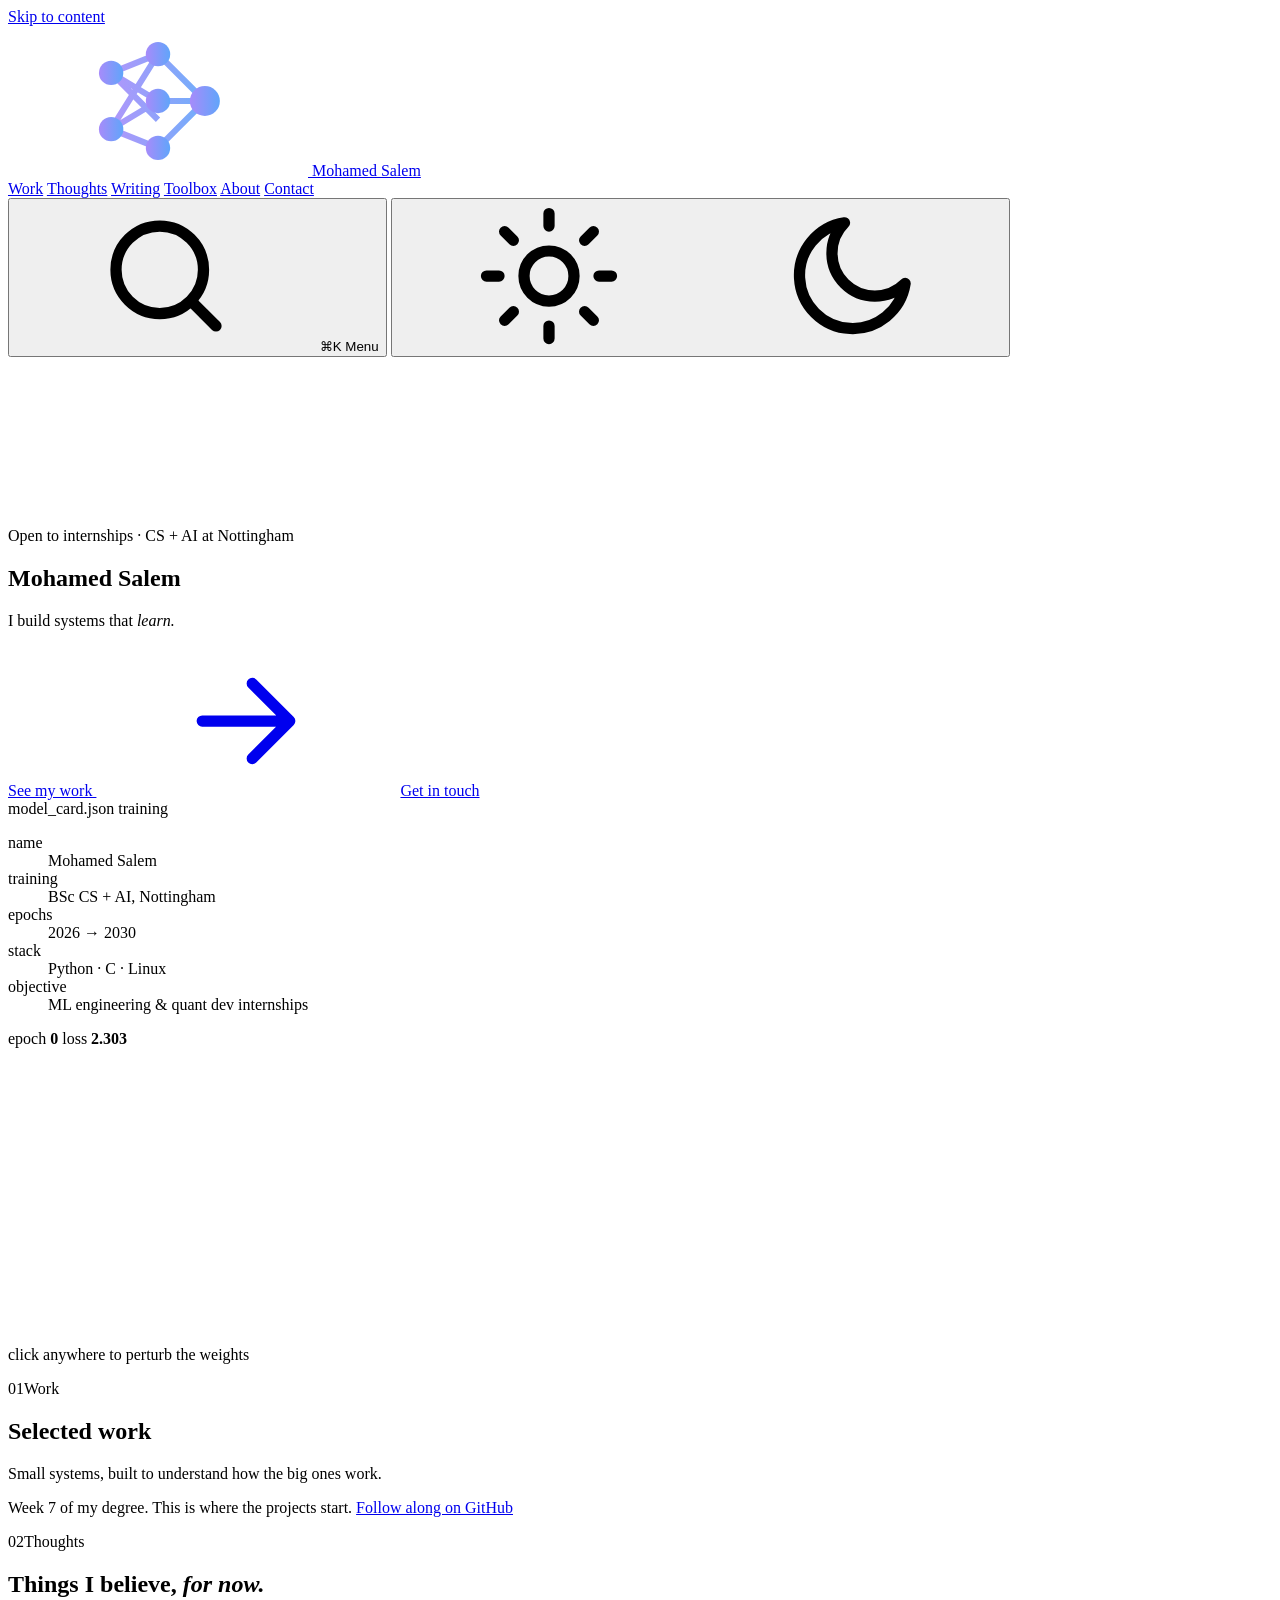
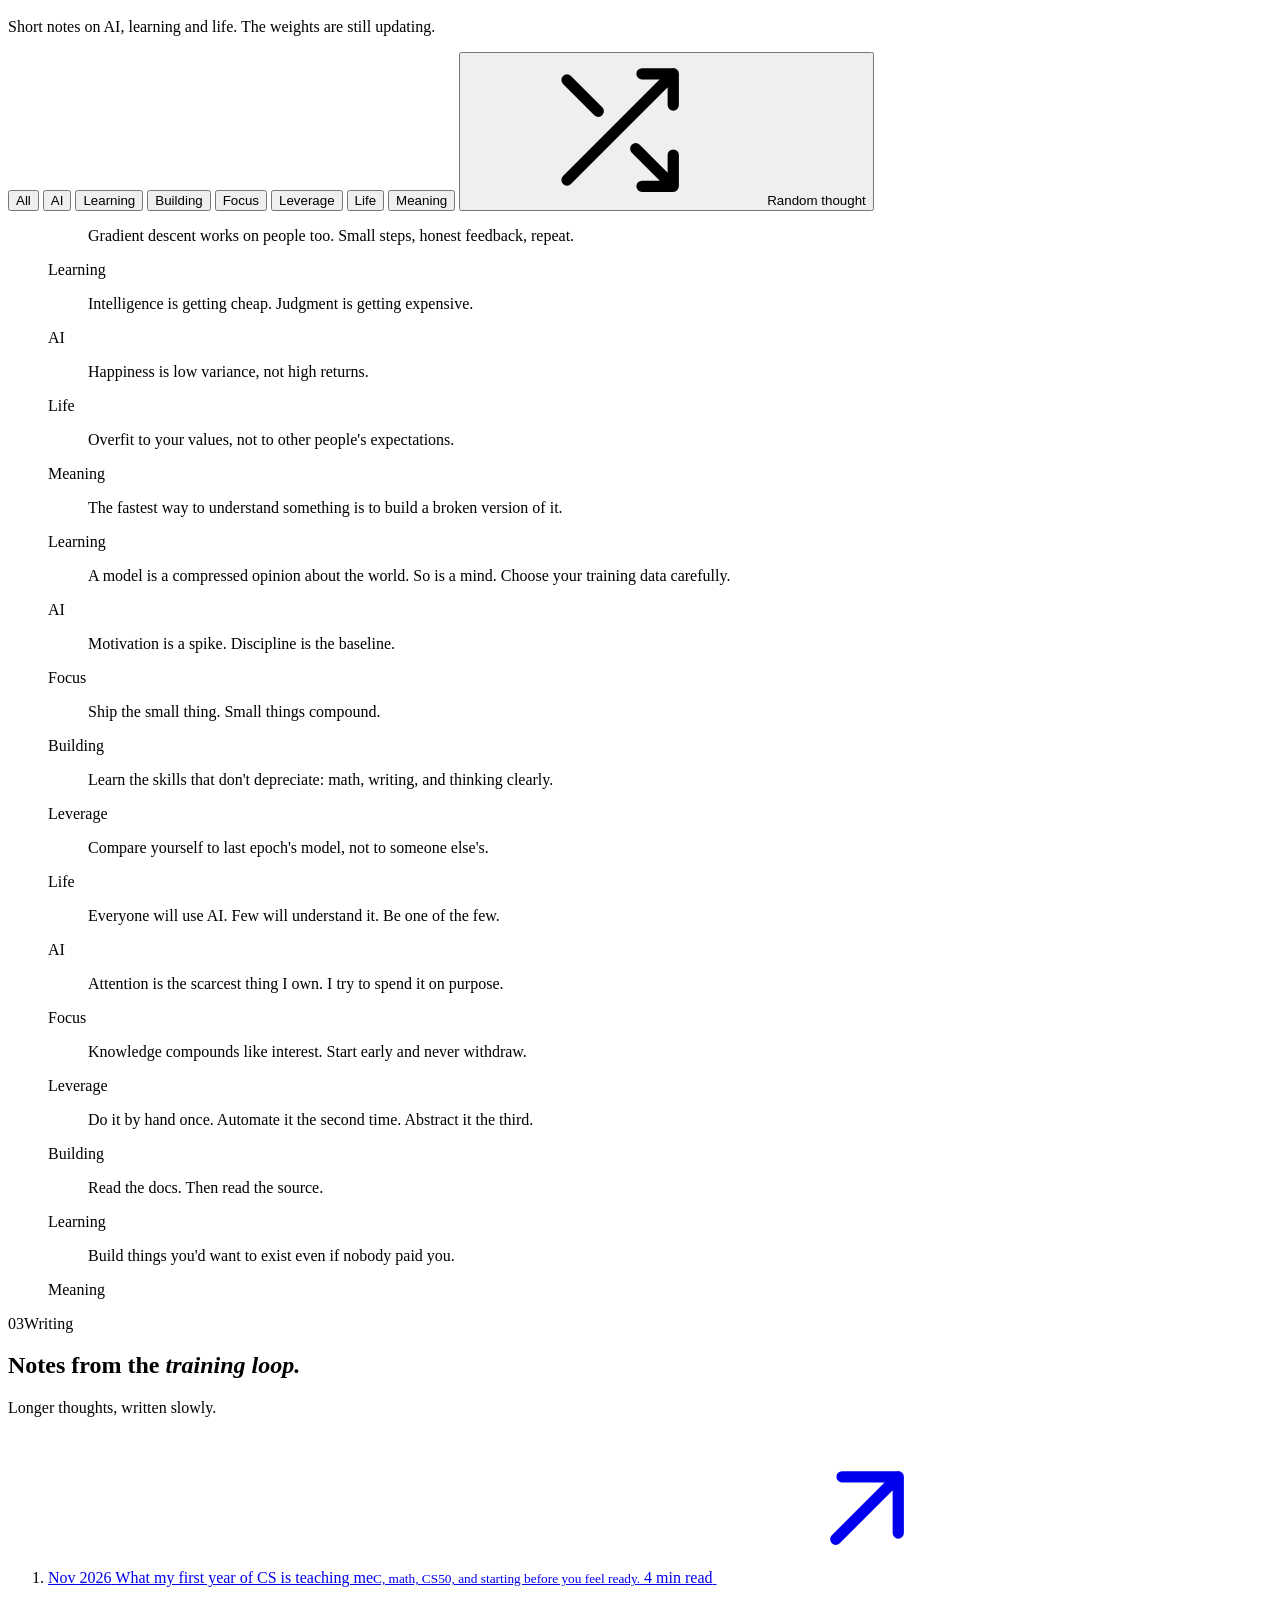
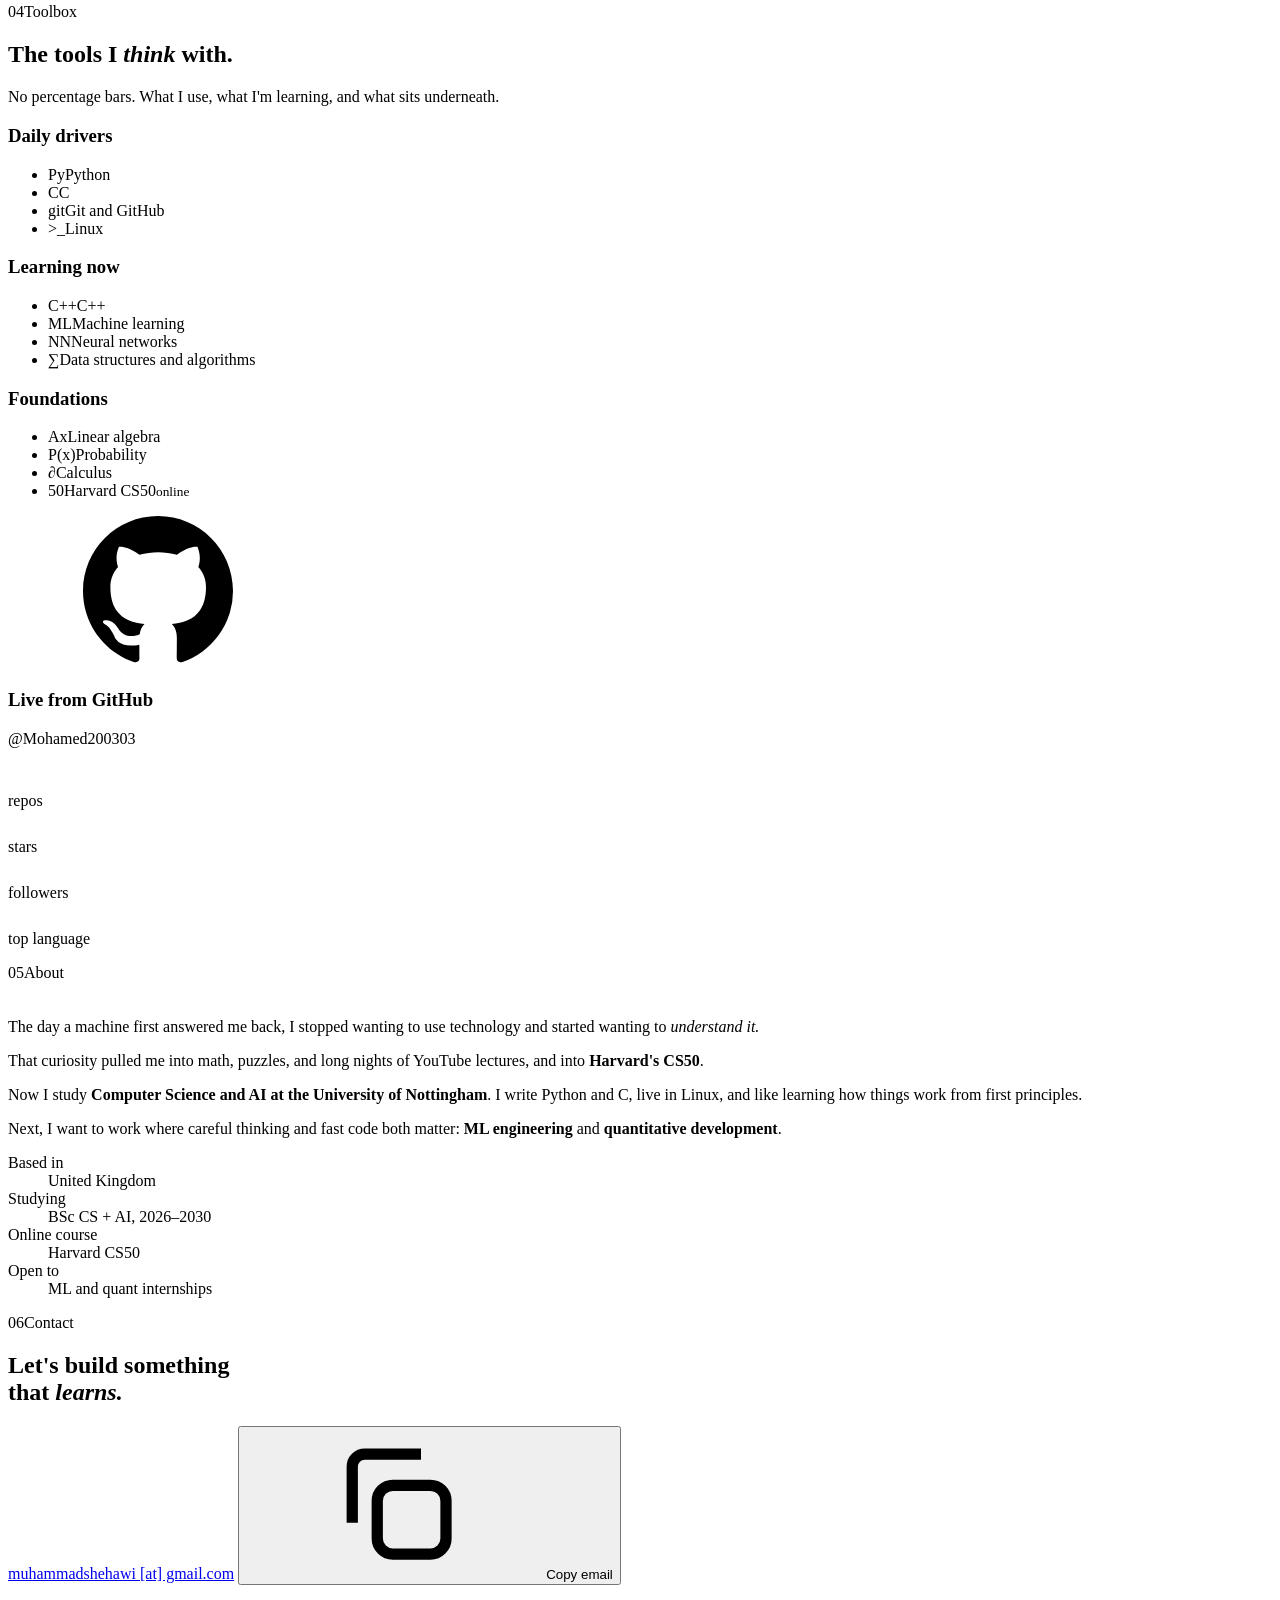
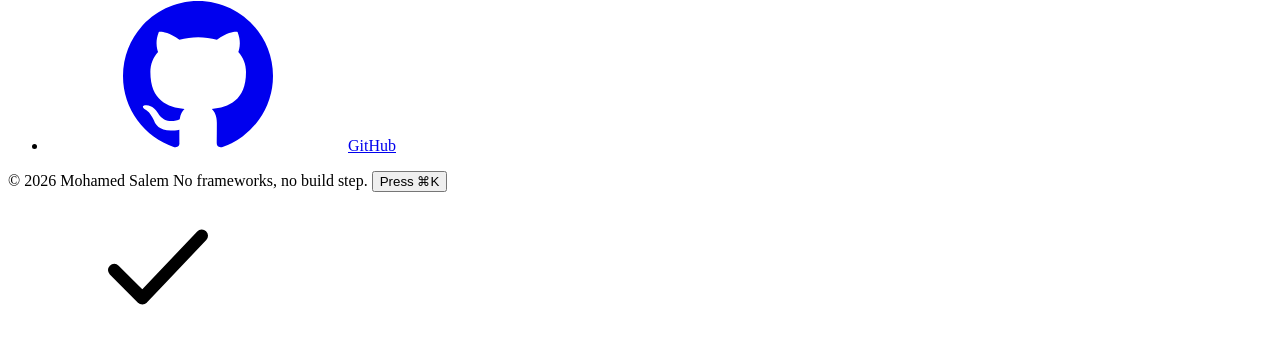
==== index.html @ 3e36cd0a "Add files via upload" ====
<!doctype html>
<html lang="en" class="no-js" data-theme="dark" data-root="./">
<head>
  <meta charset="utf-8">
  <meta name="viewport" content="width=device-width, initial-scale=1, viewport-fit=cover">
  <title>Mohamed Salem — I build systems that learn</title>
  <meta name="description" content="Mohamed Salem is a Computer Science and AI student at the University of Nottingham, building machine learning systems in Python and C. Open to ML engineering and quant developer internships.">
  <meta name="author" content="Mohamed Salem">
  <meta name="theme-color" content="#06060a">
  <link rel="canonical" href="https://mohamed200303.github.io/">

  <!-- Link previews (LinkedIn, X, WhatsApp, iMessage) -->
  <meta property="og:type" content="website">
  <meta property="og:site_name" content="Mohamed Salem">
  <meta property="og:title" content="Mohamed Salem — I build systems that learn">
  <meta property="og:description" content="CS + AI at the University of Nottingham. Machine learning, first principles, and fast code.">
  <meta property="og:url" content="https://mohamed200303.github.io/">
  <meta property="og:image" content="https://mohamed200303.github.io/assets/og.png">
  <meta property="og:image:width" content="1200">
  <meta property="og:image:height" content="630">
  <meta name="twitter:card" content="summary_large_image">

  <link rel="icon" href="favicon.svg" type="image/svg+xml">

  <!-- Theme before paint: no flash -->
  <script>
    (function () {
      var d = document.documentElement;
      d.className = d.className.replace('no-js', 'js');
      try { var t = localStorage.getItem('theme'); if (t === 'light' || t === 'dark') d.setAttribute('data-theme', t); } catch (e) {}
    })();
  </script>

  <link rel="preconnect" href="https://fonts.googleapis.com">
  <link rel="preconnect" href="https://fonts.gstatic.com" crossorigin>
  <link rel="stylesheet" href="https://fonts.googleapis.com/css2?family=Geist:wght@300..700&family=Geist+Mono:wght@400;500&family=Instrument+Serif:ital@0;1&display=swap">
  <link rel="stylesheet" href="assets/css/style.css">

  <script type="application/ld+json">
  {
    "@context": "https://schema.org",
    "@type": "Person",
    "name": "Mohamed Salem",
    "url": "https://mohamed200303.github.io/",
    "description": "Computer Science and AI student at the University of Nottingham",
    "affiliation": { "@type": "CollegeOrUniversity", "name": "University of Nottingham" },
    "knowsAbout": ["Machine learning", "Artificial intelligence", "Python", "C"],
    "sameAs": ["https://github.com/Mohamed200303"]
  }
  </script>
</head>
<body>

<!-- Icon sprite -->
<svg width="0" height="0" style="position:absolute" aria-hidden="true">
  <defs>
    <linearGradient id="spark-grad" x1="0" x2="1" y1="0" y2="0">
      <stop offset="0" stop-color="#a78bfa"/><stop offset="1" stop-color="#60a5fa"/>
    </linearGradient>
    <linearGradient id="viz-grad-a" x1="0" x2="1" y1="0" y2="1">
      <stop offset="0" stop-color="#a78bfa"/><stop offset="1" stop-color="#60a5fa"/>
    </linearGradient>
  </defs>
  <symbol id="i-arrow" viewBox="0 0 24 24" fill="none" stroke="currentColor" stroke-width="1.8" stroke-linecap="round" stroke-linejoin="round"><path d="M5 12h14M13 6l6 6-6 6"/></symbol>
  <symbol id="i-arrow-ur" viewBox="0 0 24 24" fill="none" stroke="currentColor" stroke-width="1.8" stroke-linecap="round" stroke-linejoin="round"><path d="M7 17 17 7M8 7h9v9"/></symbol>
  <symbol id="i-search" viewBox="0 0 24 24" fill="none" stroke="currentColor" stroke-width="1.8" stroke-linecap="round"><circle cx="11" cy="11" r="7"/><path d="m20 20-3.5-3.5"/></symbol>
  <symbol id="i-sun" viewBox="0 0 24 24" fill="none" stroke="currentColor" stroke-width="1.8" stroke-linecap="round"><circle cx="12" cy="12" r="4"/><path d="M12 2v2M12 20v2M4.9 4.9l1.4 1.4M17.7 17.7l1.4 1.4M2 12h2M20 12h2M4.9 19.1l1.4-1.4M17.7 6.3l1.4-1.4"/></symbol>
  <symbol id="i-moon" viewBox="0 0 24 24" fill="none" stroke="currentColor" stroke-width="1.8" stroke-linejoin="round"><path d="M20.5 13.2A8.5 8.5 0 1 1 10.8 3.5a6.6 6.6 0 0 0 9.7 9.7z"/></symbol>
  <symbol id="i-github" viewBox="0 0 16 16" fill="currentColor"><path d="M8 0C3.58 0 0 3.58 0 8c0 3.54 2.29 6.53 5.47 7.59.4.07.55-.17.55-.38 0-.19-.01-.82-.01-1.49-2.01.37-2.53-.49-2.69-.94-.09-.23-.48-.94-.82-1.13-.28-.15-.68-.52-.01-.53.63-.01 1.08.58 1.23.82.72 1.21 1.87.87 2.33.66.07-.52.28-.87.51-1.07-1.78-.2-3.64-.89-3.64-3.95 0-.87.31-1.59.82-2.15-.08-.2-.36-1.02.08-2.12 0 0 .67-.21 2.2.82.64-.18 1.32-.27 2-.27.68 0 1.36.09 2 .27 1.53-1.04 2.2-.82 2.2-.82.44 1.1.16 1.92.08 2.12.51.56.82 1.27.82 2.15 0 3.07-1.87 3.75-3.65 3.95.29.25.54.73.54 1.48 0 1.07-.01 1.93-.01 2.2 0 .21.15.46.55.38A8.01 8.01 0 0 0 16 8c0-4.42-3.58-8-8-8z"/></symbol>
  <symbol id="i-x" viewBox="0 0 24 24" fill="currentColor"><path d="M18.24 2.25h3.31l-7.23 8.26 8.5 11.24h-6.65l-5.21-6.82-5.97 6.82H1.68l7.73-8.84L1.25 2.25h6.83l4.71 6.23zm-1.16 17.52h1.83L7.08 4.13H5.12z"/></symbol>
  <symbol id="i-link" viewBox="0 0 24 24" fill="none" stroke="currentColor" stroke-width="1.8" stroke-linecap="round"><path d="M10 14a5 5 0 0 0 7.07 0l3-3a5 5 0 0 0-7.07-7.07l-1.5 1.5M14 10a5 5 0 0 0-7.07 0l-3 3a5 5 0 0 0 7.07 7.07l1.5-1.5"/></symbol>
  <symbol id="i-copy" viewBox="0 0 24 24" fill="none" stroke="currentColor" stroke-width="1.8" stroke-linejoin="round"><rect x="9" y="9" width="11" height="11" rx="2.5"/><path d="M5 15V6a2 2 0 0 1 2-2h9"/></symbol>
  <symbol id="i-mail" viewBox="0 0 24 24" fill="none" stroke="currentColor" stroke-width="1.8" stroke-linejoin="round"><rect x="3" y="5" width="18" height="14" rx="2.5"/><path d="m3.5 7 8.5 6 8.5-6"/></symbol>
  <symbol id="i-close" viewBox="0 0 24 24" fill="none" stroke="currentColor" stroke-width="1.8" stroke-linecap="round"><path d="M6 6l12 12M18 6 6 18"/></symbol>
  <symbol id="i-shuffle" viewBox="0 0 24 24" fill="none" stroke="currentColor" stroke-width="1.8" stroke-linecap="round" stroke-linejoin="round"><path d="M16 3h5v5M4 20 21 3M21 16v5h-5M15 15l6 6M4 4l5 5"/></symbol>
  <symbol id="i-check" viewBox="0 0 24 24" fill="none" stroke="currentColor" stroke-width="2" stroke-linecap="round" stroke-linejoin="round"><path d="m5 12.5 4.5 4.5L19 7"/></symbol>
  <symbol id="i-home" viewBox="0 0 24 24" fill="none" stroke="currentColor" stroke-width="1.8" stroke-linejoin="round"><path d="M3.5 11 12 3.5l8.5 7.5M5.5 9.5V20h13V9.5"/></symbol>
  <symbol id="i-box" viewBox="0 0 24 24" fill="none" stroke="currentColor" stroke-width="1.8" stroke-linejoin="round"><path d="m21 7.5-9-5-9 5 9 5 9-5zM3 7.5v9l9 5 9-5v-9M12 12.5v9"/></symbol>
  <symbol id="i-quote" viewBox="0 0 24 24" fill="none" stroke="currentColor" stroke-width="1.8" stroke-linejoin="round"><path d="M21 14.5a2 2 0 0 1-2 2H8l-5 4v-15a2 2 0 0 1 2-2h14a2 2 0 0 1 2 2z"/></symbol>
  <symbol id="i-pen" viewBox="0 0 24 24" fill="none" stroke="currentColor" stroke-width="1.8" stroke-linecap="round" stroke-linejoin="round"><path d="M12 20h9M16.5 3.5a2.12 2.12 0 0 1 3 3L7 19l-4 1 1-4z"/></symbol>
  <symbol id="i-tool" viewBox="0 0 24 24" fill="none" stroke="currentColor" stroke-width="1.8" stroke-linejoin="round"><path d="M14.7 6.3a4 4 0 0 0-5.4 5.4L3.5 17.5l3 3 5.8-5.8a4 4 0 0 0 5.4-5.4l-2.6 2.6-2.4-.6-.6-2.4z"/></symbol>
  <symbol id="i-user" viewBox="0 0 24 24" fill="none" stroke="currentColor" stroke-width="1.8"><circle cx="12" cy="8" r="4"/><path d="M4 21a8 8 0 0 1 16 0" stroke-linecap="round"/></symbol>
  <symbol id="i-cmd" viewBox="0 0 24 24" fill="none" stroke="currentColor" stroke-width="1.8" stroke-linejoin="round"><path d="M9 6v12M15 6v12M6 9h12M6 15h12"/><path d="M9 6a3 3 0 1 0-3 3M15 6a3 3 0 1 1 3 3M9 18a3 3 0 1 1-3-3M15 18a3 3 0 1 0 3-3"/></symbol>
  <symbol id="i-mark" viewBox="0 0 32 32" fill="none">
    <g stroke="url(#spark-grad)" stroke-width="1.3" opacity=".9">
      <path d="M6 10 16 6M6 10l10 10M6 10l10 6M6 22l10-16M6 22l10-6M6 22l10 4M16 6l10 10M16 16l10 0M16 26l10-10"/>
    </g>
    <g fill="url(#spark-grad)">
      <circle cx="6" cy="10" r="2.6"/><circle cx="6" cy="22" r="2.6"/>
      <circle cx="16" cy="6" r="2.6"/><circle cx="16" cy="16" r="2.6"/><circle cx="16" cy="26" r="2.6"/>
      <circle cx="26" cy="16" r="3.2"/>
    </g>
  </symbol>
</svg>

<a class="skip" href="#main">Skip to content</a>
<div class="ambient" aria-hidden="true"></div>
<div class="progress" aria-hidden="true"></div>

<header class="nav" id="nav">
  <div class="container nav-inner">
    <a class="brand" href="#top" aria-label="Mohamed Salem, back to top">
      <svg class="brand-mark" aria-hidden="true"><use href="#i-mark"/></svg>
      <span>Mohamed Salem</span>
    </a>
    <nav class="nav-links" aria-label="Primary">
      <a href="#work">Work</a>
      <a href="#thoughts">Thoughts</a>
      <a href="#writing">Writing</a>
      <a href="#toolbox">Toolbox</a>
      <a href="#about">About</a>
      <a href="#contact">Contact</a>
    </nav>
    <div class="nav-actions">
      <button class="kbd-btn" type="button" data-palette-open aria-label="Open the command menu">
        <svg class="icon" aria-hidden="true"><use href="#i-search"/></svg>
        <span class="kbd"><span data-mod>⌘</span>K</span>
        <span class="kbd-touch">Menu</span>
      </button>
      <button class="icon-btn" type="button" data-theme-toggle aria-label="Switch between light and dark mode">
        <svg class="icon i-sun" aria-hidden="true"><use href="#i-sun"/></svg>
        <svg class="icon i-moon" aria-hidden="true"><use href="#i-moon"/></svg>
      </button>
    </div>
  </div>
</header>

<main id="main">

  <!-- ===================== HERO ===================== -->
  <section class="hero" id="top" aria-label="Introduction">
    <canvas class="hero-canvas" id="net" aria-hidden="true"></canvas>
    <div class="hero-fade" aria-hidden="true"></div>

    <div class="container hero-inner">
      <p class="eyebrow hero-line" style="--i:0"><span class="live-dot" aria-hidden="true"></span>Open to internships<span class="eyebrow-more"> · CS + AI at Nottingham</span></p>
      <h1 class="hero-title hero-line" style="--i:1">Mohamed Salem</h1>
      <p class="hero-tagline hero-line" style="--i:2">I build systems that <em>learn.</em></p>
      <div class="hero-cta hero-line" style="--i:3">
        <a class="btn btn-primary magnetic" href="#work">See my work <svg class="icon" aria-hidden="true"><use href="#i-arrow"/></svg></a>
        <a class="btn btn-ghost magnetic" href="#contact">Get in touch</a>
      </div>
    </div>

    <!-- The 10-second summary, written like an ML model card -->
    <aside class="model-card hero-line" style="--i:4" aria-label="Summary">
      <div class="mc-head">
        <span class="mc-file">model_card.json</span>
        <span class="mc-status" id="mc-status-wrap"><i aria-hidden="true"></i><span id="mc-status">training</span></span>
      </div>
      <dl class="mc-body">
        <div><dt>name</dt><dd>Mohamed Salem</dd></div>
        <div><dt>training</dt><dd>BSc CS + AI, Nottingham</dd></div>
        <div><dt>epochs</dt><dd>2026 → 2030</dd></div>
        <div><dt>stack</dt><dd>Python · C · Linux</dd></div>
        <div><dt>objective</dt><dd>ML engineering &amp; quant dev internships</dd></div>
      </dl>
      <div class="mc-foot" aria-hidden="true">
        <span>epoch <b id="mc-epoch">0</b></span>
        <span>loss <b id="mc-loss">2.303</b></span>
        <svg class="mc-spark" viewBox="0 0 100 22" preserveAspectRatio="none"><polyline id="mc-line" points="0,2 100,2"/></svg>
      </div>
    </aside>

    <p class="hero-hint" id="hero-hint">click anywhere to perturb the weights</p>
  </section>

  <!-- ===================== WORK ===================== -->
  <section class="section" id="work">
    <div class="container">
      <header class="section-head reveal">
        <p class="label"><span>01</span>Work</p>
        <h2>Selected work</h2>
        <p class="section-sub">Small systems, built to understand how the big ones work.</p>
      </header>

      <!-- Projects come from assets/js/projects.js. To add one, follow "Add a project" in README.md. -->
      <div class="work-grid" id="projects"></div>
      <noscript><p class="work-note">Turn on JavaScript to see the projects, or visit <a href="https://github.com/Mohamed200303">GitHub</a>.</p></noscript>
      <p class="work-note reveal">Week 7 of my degree. This is where the projects start. <a href="https://github.com/Mohamed200303" target="_blank" rel="noopener">Follow along on GitHub</a></p>
    </div>
  </section>

  <div class="container"><div class="divider"></div></div>

  <!-- ===================== THOUGHTS ===================== -->
  <!-- Each <figure> is one thought. Give it a unique id, and a data-topic that matches one of the filter buttons below. -->
  <section class="section" id="thoughts">
    <div class="container">
      <header class="section-head reveal">
        <p class="label"><span>02</span>Thoughts</p>
        <h2>Things I believe, <em>for now.</em></h2>
        <p class="section-sub">Short notes on AI, learning and life. The weights are still updating.</p>
      </header>

      <div class="thought-filters reveal" role="group" aria-label="Filter thoughts by topic">
        <button class="pill is-active" type="button" data-filter="all" aria-pressed="true">All</button>
        <button class="pill" type="button" data-filter="ai" aria-pressed="false">AI</button>
        <button class="pill" type="button" data-filter="learning" aria-pressed="false">Learning</button>
        <button class="pill" type="button" data-filter="building" aria-pressed="false">Building</button>
        <button class="pill" type="button" data-filter="focus" aria-pressed="false">Focus</button>
        <button class="pill" type="button" data-filter="leverage" aria-pressed="false">Leverage</button>
        <button class="pill" type="button" data-filter="life" aria-pressed="false">Life</button>
        <button class="pill" type="button" data-filter="meaning" aria-pressed="false">Meaning</button>
        <button class="pill pill-action" type="button" data-random-thought><svg class="icon" aria-hidden="true"><use href="#i-shuffle"/></svg>Random thought</button>
      </div>

      <div class="thoughts">
        <figure class="card thought reveal" id="t-gradient-descent" data-topic="learning">
          <blockquote>Gradient descent works on people too. Small steps, honest feedback, repeat.</blockquote>
          <figcaption><span>Learning</span><span class="thought-actions"></span></figcaption>
        </figure>
        <figure class="card thought reveal" id="t-judgment" data-topic="ai">
          <blockquote>Intelligence is getting cheap. Judgment is getting expensive.</blockquote>
          <figcaption><span>AI</span><span class="thought-actions"></span></figcaption>
        </figure>
        <figure class="card thought reveal" id="t-low-variance" data-topic="life">
          <blockquote>Happiness is low variance, not high returns.</blockquote>
          <figcaption><span>Life</span><span class="thought-actions"></span></figcaption>
        </figure>
        <figure class="card thought reveal" id="t-overfit" data-topic="meaning">
          <blockquote>Overfit to your values, not to other people's expectations.</blockquote>
          <figcaption><span>Meaning</span><span class="thought-actions"></span></figcaption>
        </figure>
        <figure class="card thought reveal" id="t-broken-version" data-topic="learning">
          <blockquote>The fastest way to understand something is to build a broken version of it.</blockquote>
          <figcaption><span>Learning</span><span class="thought-actions"></span></figcaption>
        </figure>
        <figure class="card thought reveal" id="t-compressed-opinion" data-topic="ai">
          <blockquote>A model is a compressed opinion about the world. So is a mind. Choose your training data carefully.</blockquote>
          <figcaption><span>AI</span><span class="thought-actions"></span></figcaption>
        </figure>
        <figure class="card thought reveal" id="t-baseline" data-topic="focus">
          <blockquote>Motivation is a spike. Discipline is the baseline.</blockquote>
          <figcaption><span>Focus</span><span class="thought-actions"></span></figcaption>
        </figure>
        <figure class="card thought reveal" id="t-small-things" data-topic="building">
          <blockquote>Ship the small thing. Small things compound.</blockquote>
          <figcaption><span>Building</span><span class="thought-actions"></span></figcaption>
        </figure>
        <figure class="card thought reveal" id="t-skills" data-topic="leverage">
          <blockquote>Learn the skills that don't depreciate: math, writing, and thinking clearly.</blockquote>
          <figcaption><span>Leverage</span><span class="thought-actions"></span></figcaption>
        </figure>
        <figure class="card thought reveal" id="t-last-epoch" data-topic="life">
          <blockquote>Compare yourself to last epoch's model, not to someone else's.</blockquote>
          <figcaption><span>Life</span><span class="thought-actions"></span></figcaption>
        </figure>
        <figure class="card thought reveal" id="t-understand-ai" data-topic="ai">
          <blockquote>Everyone will use AI. Few will understand it. Be one of the few.</blockquote>
          <figcaption><span>AI</span><span class="thought-actions"></span></figcaption>
        </figure>
        <figure class="card thought reveal" id="t-attention" data-topic="focus">
          <blockquote>Attention is the scarcest thing I own. I try to spend it on purpose.</blockquote>
          <figcaption><span>Focus</span><span class="thought-actions"></span></figcaption>
        </figure>
        <figure class="card thought reveal" id="t-compound-knowledge" data-topic="leverage">
          <blockquote>Knowledge compounds like interest. Start early and never withdraw.</blockquote>
          <figcaption><span>Leverage</span><span class="thought-actions"></span></figcaption>
        </figure>
        <figure class="card thought reveal" id="t-automate" data-topic="building">
          <blockquote>Do it by hand once. Automate it the second time. Abstract it the third.</blockquote>
          <figcaption><span>Building</span><span class="thought-actions"></span></figcaption>
        </figure>
        <figure class="card thought reveal" id="t-read-source" data-topic="learning">
          <blockquote>Read the docs. Then read the source.</blockquote>
          <figcaption><span>Learning</span><span class="thought-actions"></span></figcaption>
        </figure>
        <figure class="card thought reveal" id="t-unpaid" data-topic="meaning">
          <blockquote>Build things you'd want to exist even if nobody paid you.</blockquote>
          <figcaption><span>Meaning</span><span class="thought-actions"></span></figcaption>
        </figure>
      </div>
    </div>
  </section>

  <div class="container"><div class="divider"></div></div>

  <!-- ===================== WRITING ===================== -->
  <section class="section" id="writing">
    <div class="container">
      <header class="section-head reveal">
        <p class="label"><span>03</span>Writing</p>
        <h2>Notes from the <em>training loop.</em></h2>
        <p class="section-sub">Longer thoughts, written slowly.</p>
      </header>
      <ol class="posts reveal">
        <li>
          <a class="post-row" href="blog/first-year-of-cs.html">
            <time datetime="2026-11">Nov 2026</time>
            <span class="post-title">What my first year of CS is teaching me<small>C, math, CS50, and starting before you feel ready.</small></span>
            <span class="post-meta">4 min read</span>
            <svg class="icon" aria-hidden="true"><use href="#i-arrow-ur"/></svg>
          </a>
        </li>
      </ol>
    </div>
  </section>

  <div class="container"><div class="divider"></div></div>

  <!-- ===================== TOOLBOX ===================== -->
  <section class="section" id="toolbox">
    <div class="container">
      <header class="section-head reveal">
        <p class="label"><span>04</span>Toolbox</p>
        <h2>The tools I <em>think</em> with.</h2>
        <p class="section-sub">No percentage bars. What I use, what I'm learning, and what sits underneath.</p>
      </header>

      <div class="tool-grid">
        <div class="card tool-group reveal">
          <h3>Daily drivers</h3>
          <ul class="tool-list">
            <li><span class="tool-ico">Py</span>Python</li>
            <li><span class="tool-ico">C</span>C</li>
            <li><span class="tool-ico">git</span>Git and GitHub</li>
            <li><span class="tool-ico">&gt;_</span>Linux</li>
          </ul>
        </div>
        <div class="card tool-group reveal" style="--d:.06s">
          <h3>Learning now</h3>
          <ul class="tool-list">
            <li><span class="tool-ico">C++</span>C++</li>
            <li><span class="tool-ico">ML</span>Machine learning</li>
            <li><span class="tool-ico">NN</span>Neural networks</li>
            <li><span class="tool-ico">∑</span>Data structures and algorithms</li>
          </ul>
        </div>
        <div class="card tool-group reveal" style="--d:.12s">
          <h3>Foundations</h3>
          <ul class="tool-list">
            <li><span class="tool-ico">Ax</span>Linear algebra</li>
            <li><span class="tool-ico">P(x)</span>Probability</li>
            <li><span class="tool-ico">∂</span>Calculus</li>
            <li><span class="tool-ico">50</span>Harvard CS50<small>online</small></li>
          </ul>
        </div>
      </div>

      <div class="card gh reveal" id="github" data-gh-user="Mohamed200303">
        <div class="gh-id">
          <svg class="gh-logo" aria-hidden="true"><use href="#i-github"/></svg>
          <div>
            <h3>Live from GitHub</h3>
            <p><span class="live-dot" aria-hidden="true"></span>@Mohamed200303</p>
          </div>
        </div>
        <div class="gh-body" data-gh-body aria-live="polite">
          <div class="gh-stats">
            <div class="stat"><div class="skeleton" style="width:40%;height:28px"></div><span>repos</span></div>
            <div class="stat"><div class="skeleton" style="width:40%;height:28px"></div><span>stars</span></div>
            <div class="stat"><div class="skeleton" style="width:40%;height:28px"></div><span>followers</span></div>
            <div class="stat"><div class="skeleton" style="width:60%;height:28px"></div><span>top language</span></div>
          </div>
        </div>
      </div>
    </div>
  </section>

  <div class="container"><div class="divider"></div></div>

  <!-- ===================== ABOUT ===================== -->
  <section class="section" id="about">
    <div class="container">
      <header class="section-head reveal" style="margin-bottom:36px">
        <p class="label"><span>05</span>About</p>
      </header>
      <div class="about-grid">
        <p class="about-statement reveal">The day a machine first answered me back, I stopped wanting to use technology and started wanting to <em>understand it.</em></p>
        <div class="about-body reveal" style="--d:.08s">
          <p>That curiosity pulled me into math, puzzles, and long nights of YouTube lectures, and into <strong>Harvard's CS50</strong>.</p>
          <p>Now I study <strong>Computer Science and AI at the University of Nottingham</strong>. I write Python and C, live in Linux, and like learning how things work from first principles.</p>
          <p>Next, I want to work where careful thinking and fast code both matter: <strong>ML engineering</strong> and <strong>quantitative development</strong>.</p>
          <dl class="facts">
            <div><dt>Based in</dt><dd>United Kingdom</dd></div>
            <div><dt>Studying</dt><dd>BSc CS + AI, 2026–2030</dd></div>
            <div><dt>Online course</dt><dd>Harvard CS50</dd></div>
            <div><dt>Open to</dt><dd>ML and quant internships</dd></div>
          </dl>
        </div>
      </div>
    </div>
  </section>

  <!-- ===================== CONTACT ===================== -->
  <section class="section contact" id="contact">
    <div class="container">
      <p class="label reveal"><span>06</span>Contact</p>
      <h2 class="contact-title reveal">Let's build something<br>that <em>learns.</em></h2>
      <div class="contact-actions reveal">
        <a class="email-link" data-email data-user="muhammadshehawi" data-domain="gmail.com" href="#contact">muhammadshehawi [at] gmail.com</a>
        <button class="btn btn-ghost btn-sm magnetic" type="button" data-copy-email><svg class="icon" aria-hidden="true"><use href="#i-copy"/></svg>Copy email</button>
      </div>
      <ul class="socials reveal">
        <li><a href="https://github.com/Mohamed200303" target="_blank" rel="noopener"><svg class="icon" aria-hidden="true"><use href="#i-github"/></svg>GitHub</a></li>
        <!-- Add LinkedIn when ready:
        <li><a href="https://www.linkedin.com/in/YOUR-HANDLE" target="_blank" rel="noopener">LinkedIn</a></li> -->
      </ul>
    </div>
  </section>
</main>

<footer class="footer">
  <div class="container footer-inner">
    <span>© <span data-year>2026</span> Mohamed Salem</span>
    <span>No frameworks, no build step. <button type="button" data-palette-open>Press <span data-mod>⌘</span>K</button></span>
  </div>
</footer>

<dialog class="case-dialog" id="case-dialog" aria-labelledby="case-title">
  <button class="case-close" type="button" data-close-case aria-label="Close case study"><svg class="icon" aria-hidden="true"><use href="#i-close"/></svg></button>
  <div class="case-scroll"><div class="case-content" id="case-content"></div></div>
</dialog>

<div class="toast" id="toast" role="status" aria-live="polite"><svg class="icon" aria-hidden="true"><use href="#i-check"/></svg><span></span></div>

<script src="assets/js/network.js" defer></script>
<script src="assets/js/projects.js" defer></script>
<script src="assets/js/main.js" defer></script>
</body>
</html>
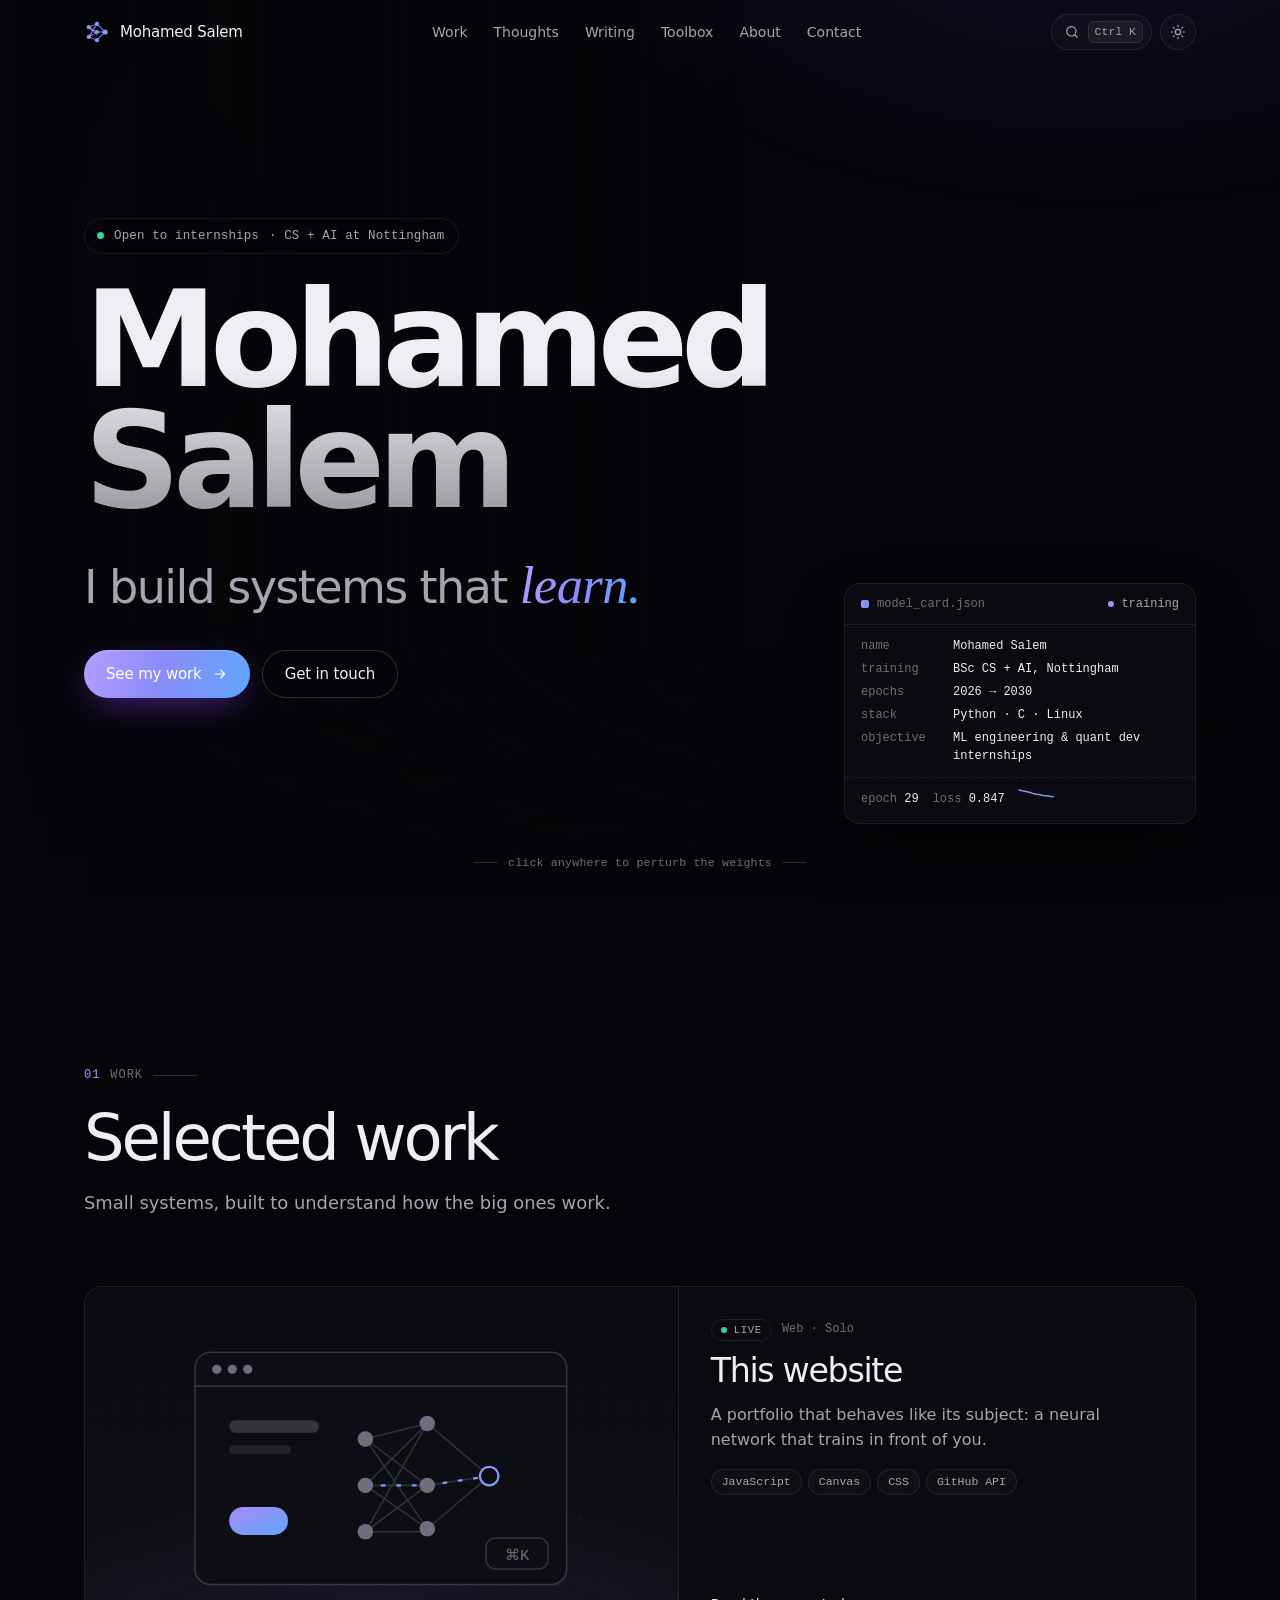
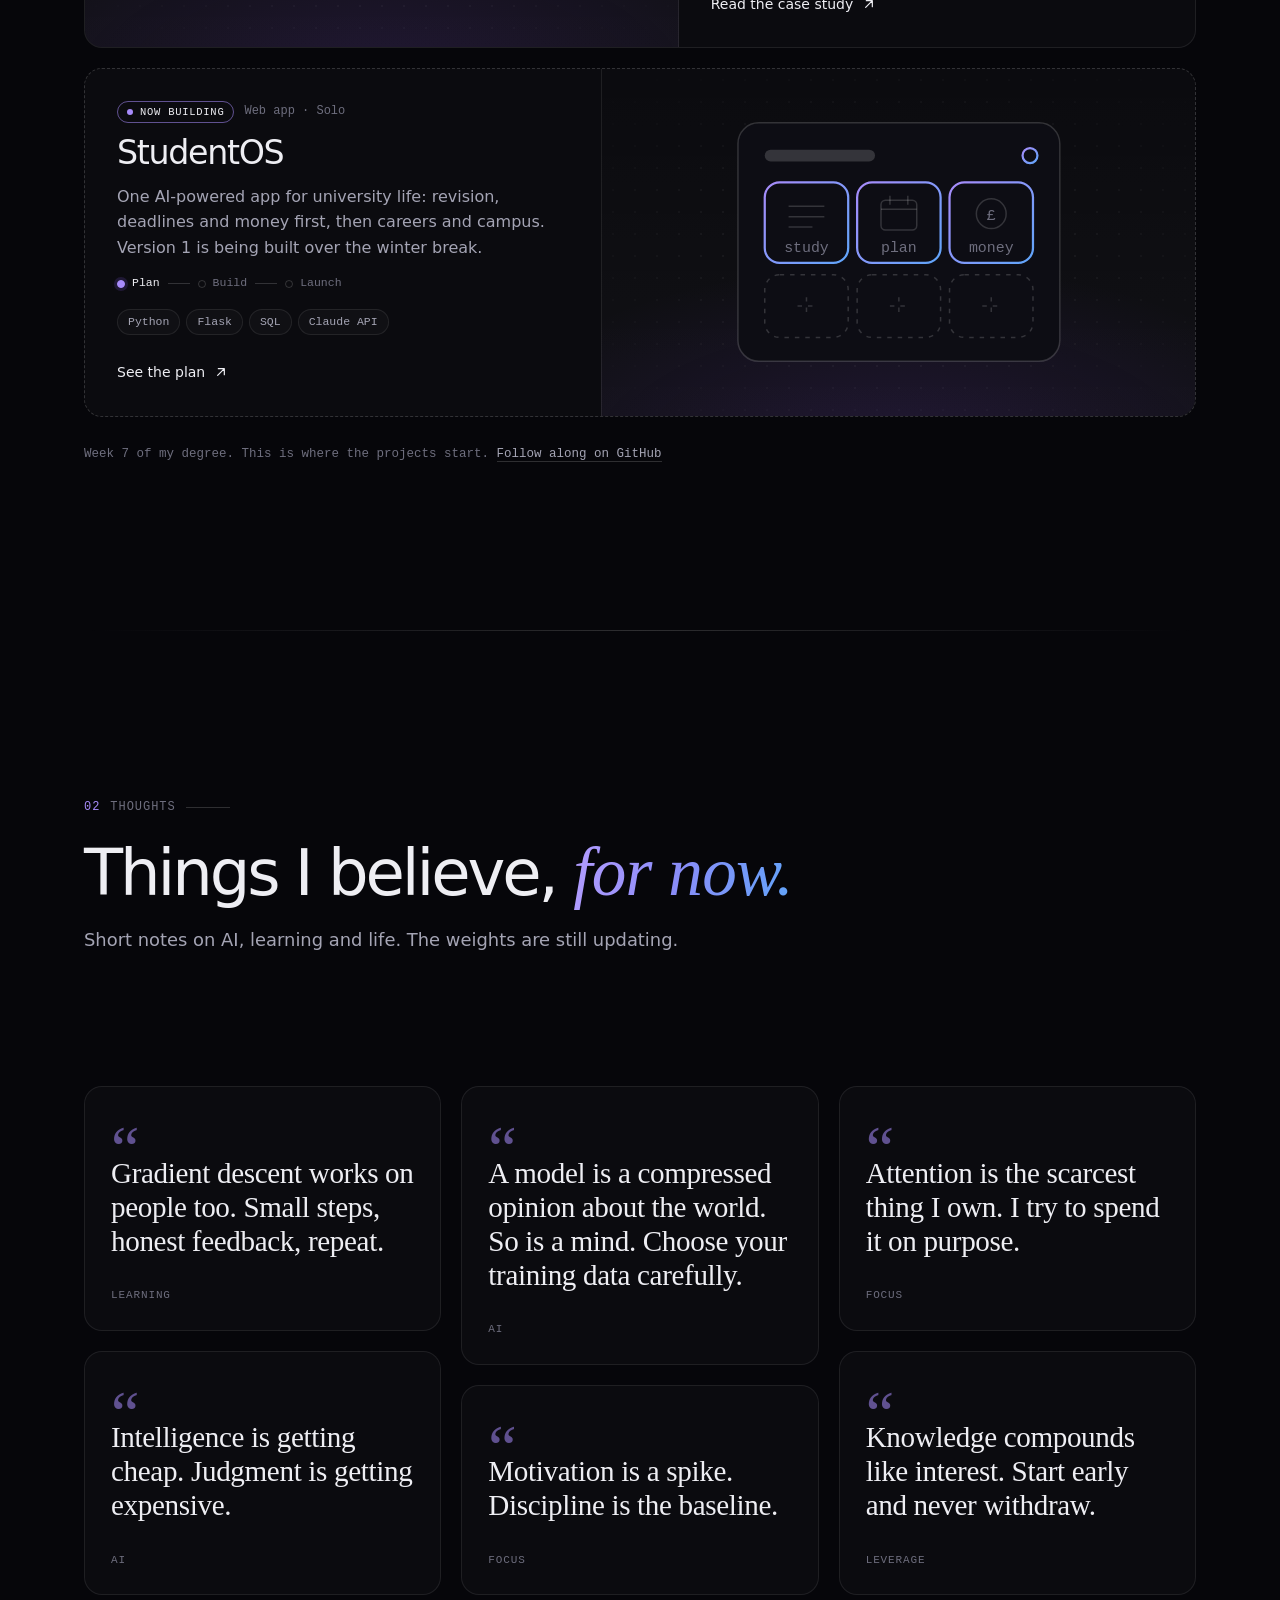
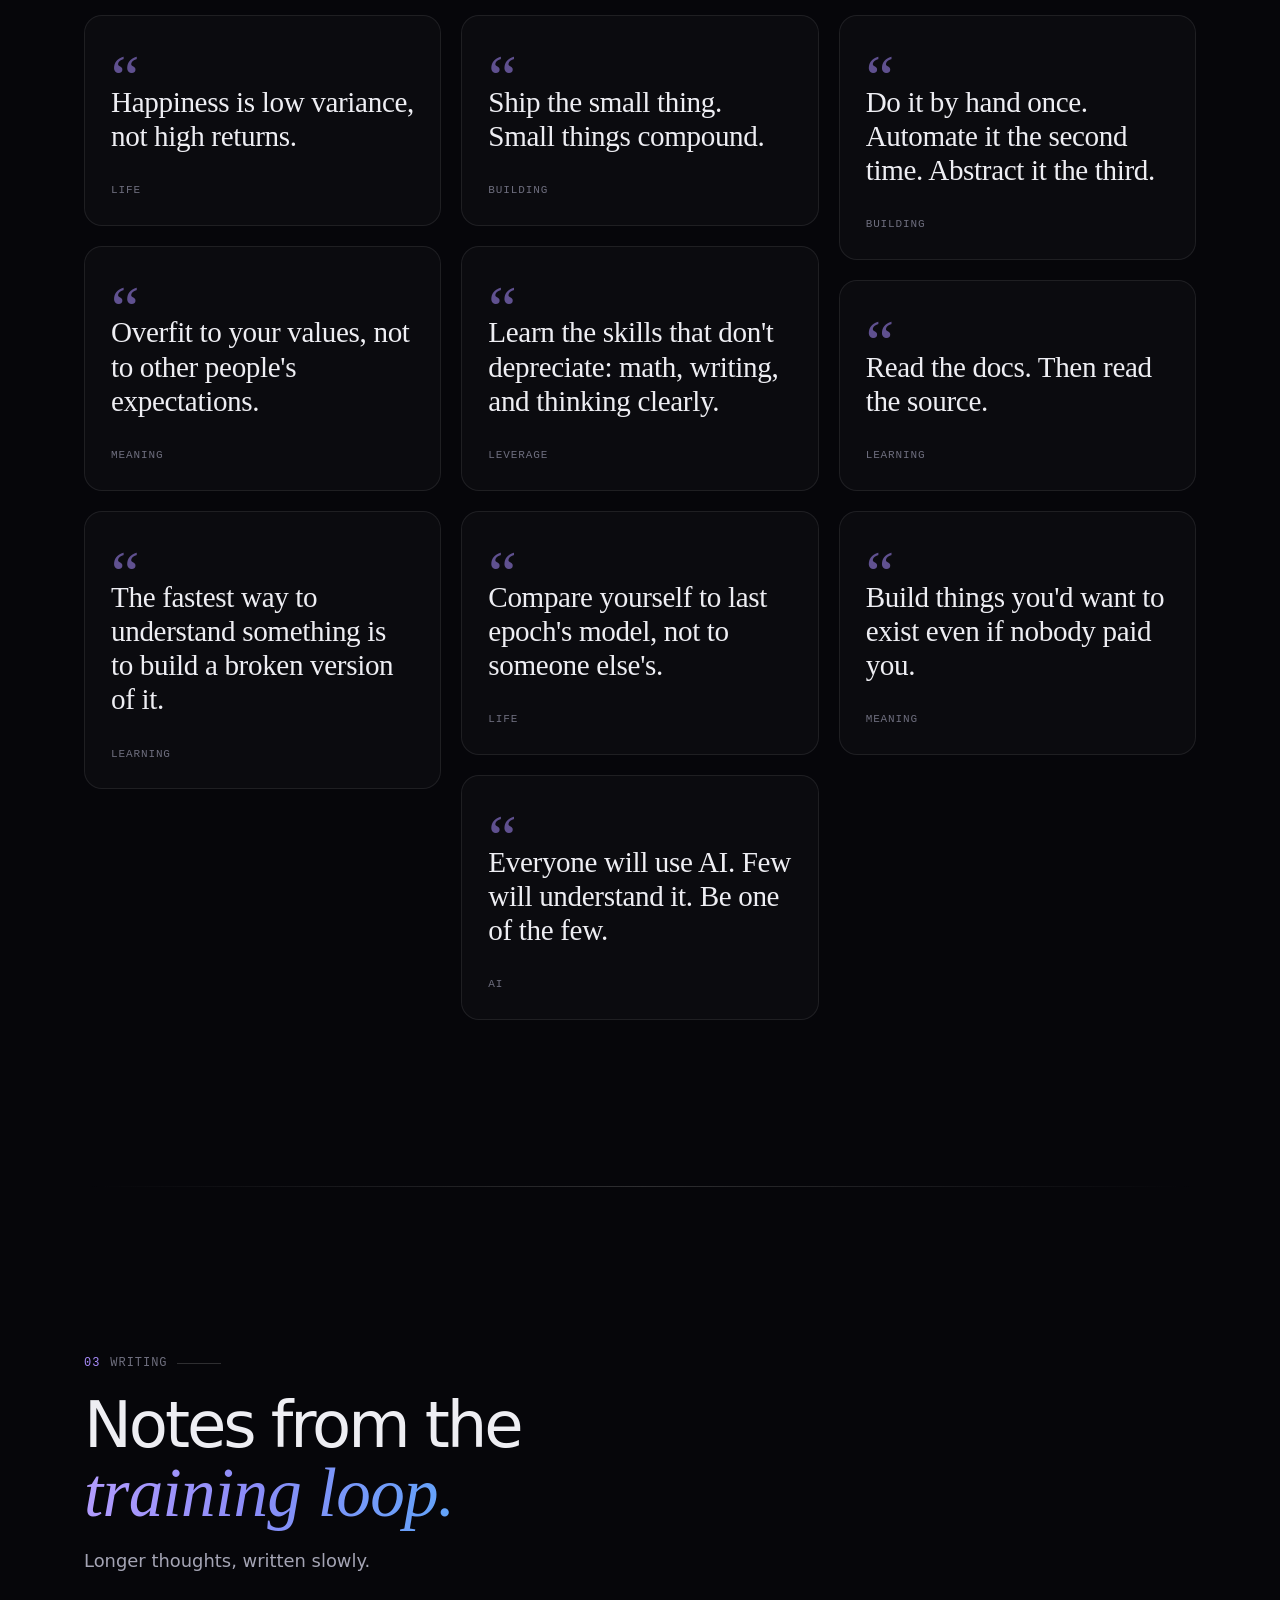
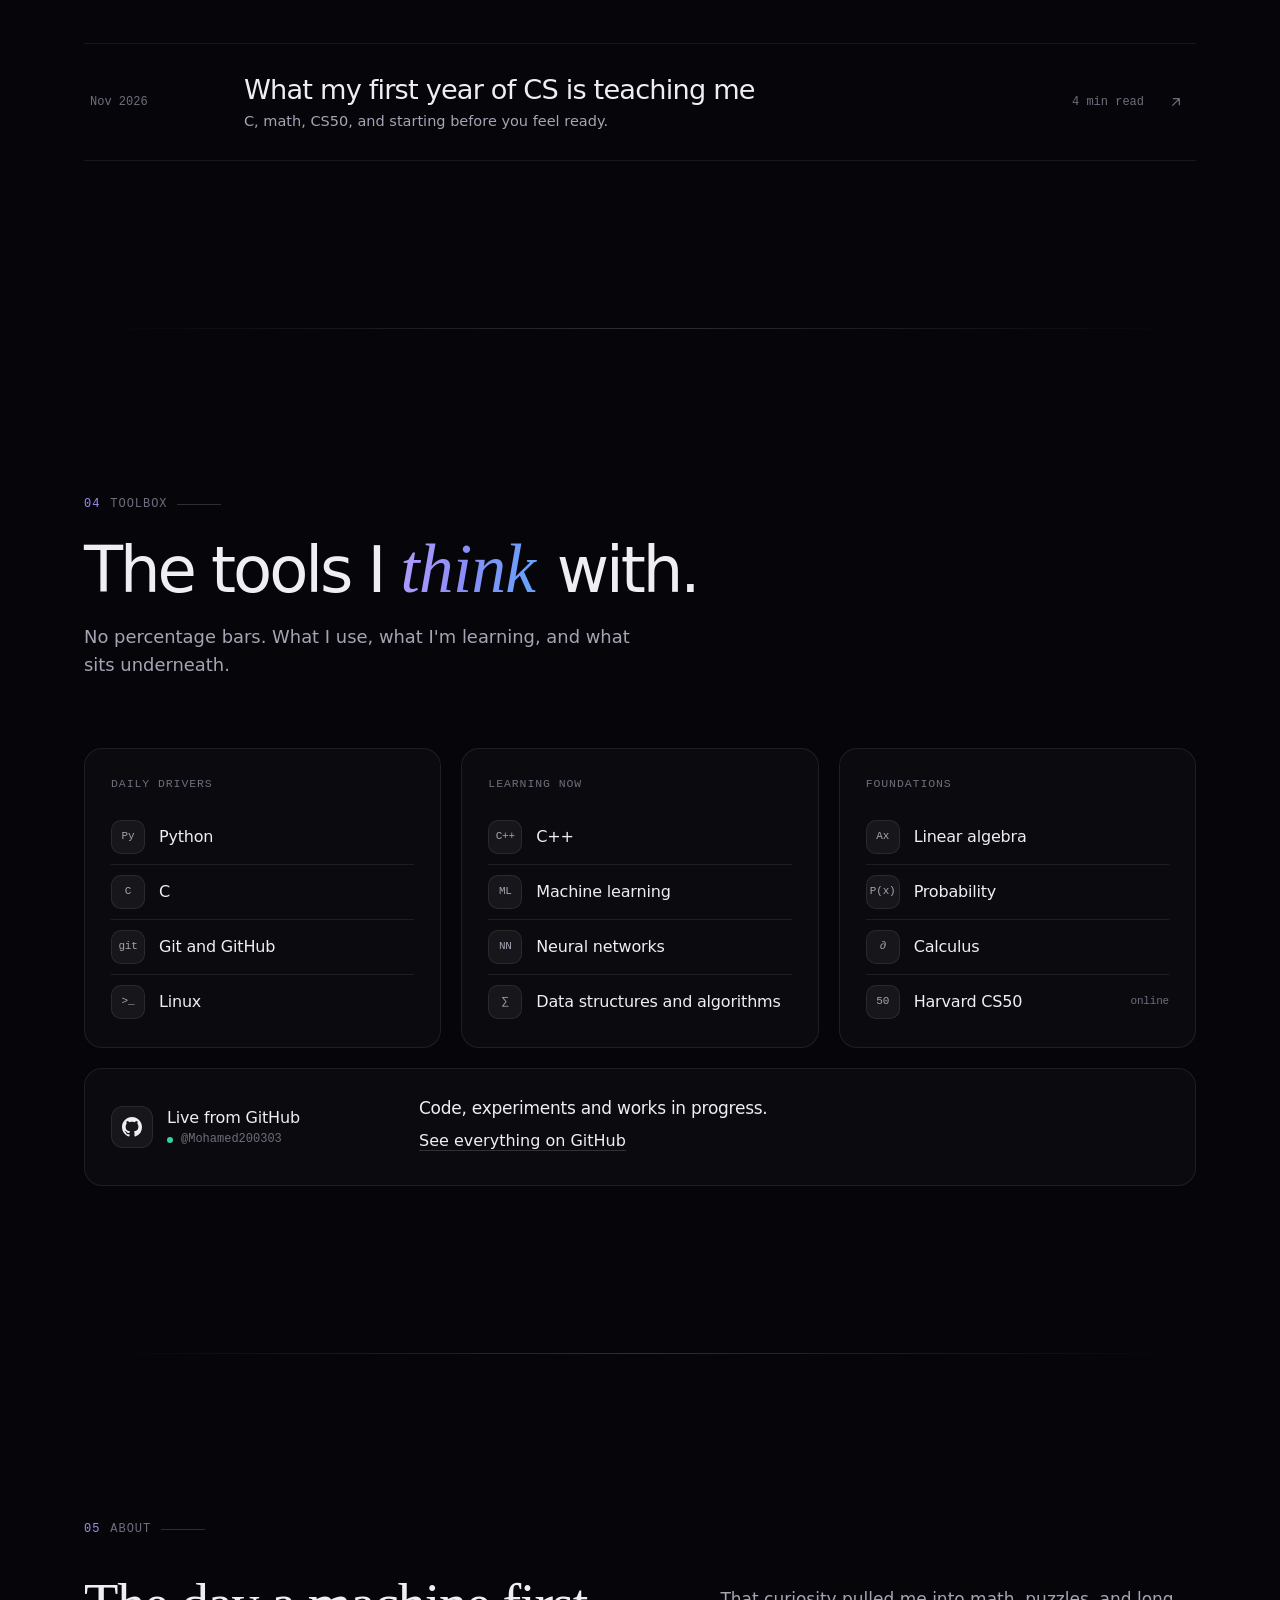
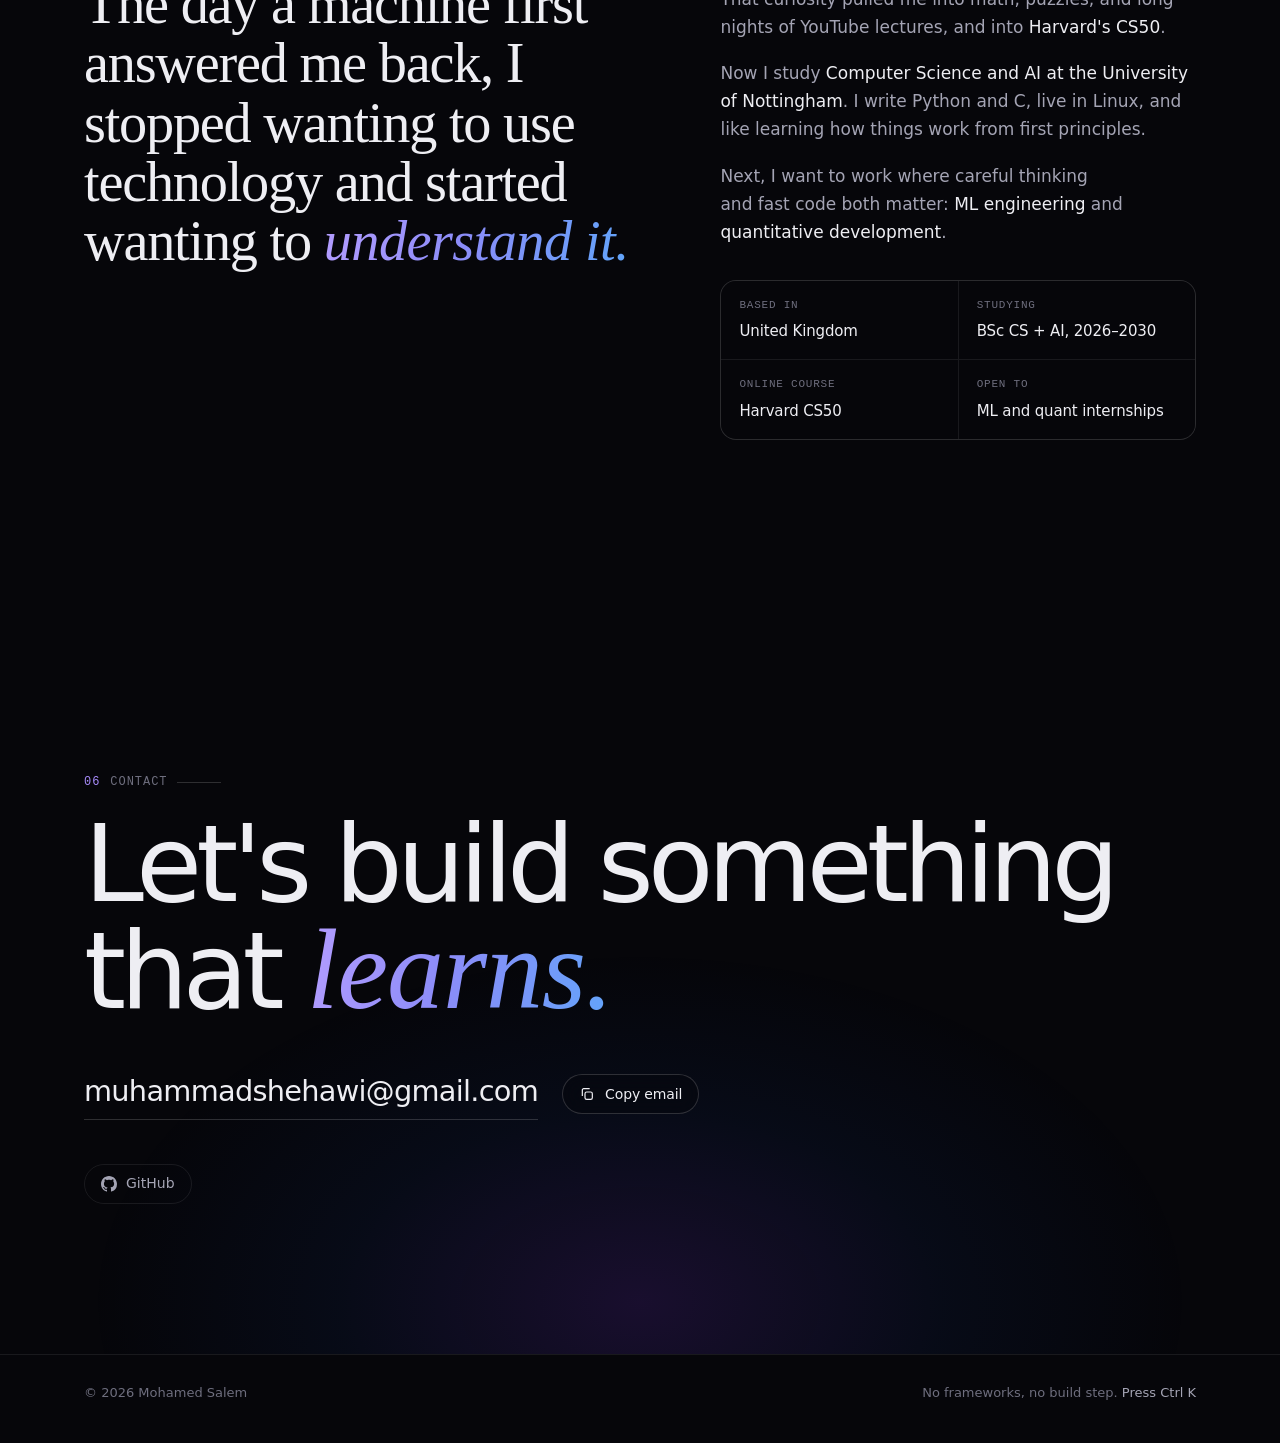
==== commit 897603eb: "Add files via upload" ====
--- a/index.html
+++ b/index.html
@@ -15,7 +15,7 @@
   <meta property="og:title" content="Mohamed Salem — I build systems that learn">
   <meta property="og:description" content="CS + AI at the University of Nottingham. Machine learning, first principles, and fast code.">
   <meta property="og:url" content="https://mohamed200303.github.io/">
-  <meta property="og:image" content="https://mohamed200303.github.io/assets/og.png">
+  <meta property="og:image" content="https://mohamed200303.github.io/og.png">
   <meta property="og:image:width" content="1200">
   <meta property="og:image:height" content="630">
   <meta name="twitter:card" content="summary_large_image">
@@ -34,7 +34,7 @@
   <link rel="preconnect" href="https://fonts.googleapis.com">
   <link rel="preconnect" href="https://fonts.gstatic.com" crossorigin>
   <link rel="stylesheet" href="https://fonts.googleapis.com/css2?family=Geist:wght@300..700&family=Geist+Mono:wght@400;500&family=Instrument+Serif:ital@0;1&display=swap">
-  <link rel="stylesheet" href="assets/css/style.css">
+  <link rel="stylesheet" href="style.css">
 
   <script type="application/ld+json">
   {
@@ -174,7 +174,7 @@
         <p class="section-sub">Small systems, built to understand how the big ones work.</p>
       </header>
 
-      <!-- Projects come from assets/js/projects.js. To add one, follow "Add a project" in README.md. -->
+      <!-- Projects come from projects.js. To add one, follow "Add a project" in README.md. -->
       <div class="work-grid" id="projects"></div>
       <noscript><p class="work-note">Turn on JavaScript to see the projects, or visit <a href="https://github.com/Mohamed200303">GitHub</a>.</p></noscript>
       <p class="work-note reveal">Week 7 of my degree. This is where the projects start. <a href="https://github.com/Mohamed200303" target="_blank" rel="noopener">Follow along on GitHub</a></p>
@@ -286,7 +286,7 @@
       </header>
       <ol class="posts reveal">
         <li>
-          <a class="post-row" href="blog/first-year-of-cs.html">
+          <a class="post-row" href="first-year-of-cs.html">
             <time datetime="2026-11">Nov 2026</time>
             <span class="post-title">What my first year of CS is teaching me<small>C, math, CS50, and starting before you feel ready.</small></span>
             <span class="post-meta">4 min read</span>
@@ -415,8 +415,8 @@
 
 <div class="toast" id="toast" role="status" aria-live="polite"><svg class="icon" aria-hidden="true"><use href="#i-check"/></svg><span></span></div>
 
-<script src="assets/js/network.js" defer></script>
-<script src="assets/js/projects.js" defer></script>
-<script src="assets/js/main.js" defer></script>
+<script src="network.js" defer></script>
+<script src="projects.js" defer></script>
+<script src="main.js" defer></script>
 </body>
 </html>
--- a/style.css
+++ b/style.css
@@ -0,0 +1,717 @@
+/* ==========================================================================
+   Mohamed Salem — portfolio
+   Design system: dark "AI lab" meets minimal. Violet → blue accent.
+   ========================================================================== */
+
+:root {
+  --font-sans: "Geist", ui-sans-serif, system-ui, -apple-system, "Segoe UI", Roboto, sans-serif;
+  --font-serif: "Instrument Serif", ui-serif, Georgia, "Times New Roman", serif;
+  --font-mono: "Geist Mono", ui-monospace, SFMono-Regular, Menlo, Consolas, monospace;
+
+  --container: 1160px;
+  --radius: 18px;
+  --ease: cubic-bezier(.2, .7, .2, 1);
+  --ease-out: cubic-bezier(.16, 1, .3, 1);
+}
+
+/* Dark is the default theme */
+:root,
+[data-theme="dark"] {
+  --bg: #06060a;
+  --bg-raise: #0d0d14;
+  --surface: rgba(255, 255, 255, .025);
+  --surface-2: rgba(255, 255, 255, .05);
+  --border: rgba(255, 255, 255, .08);
+  --border-strong: rgba(255, 255, 255, .16);
+  --text: #eeeef3;
+  --text-2: #a4a4b4;
+  --text-3: #6e6e7e;
+  --accent: #a78bfa;
+  --accent-2: #60a5fa;
+  --grad: linear-gradient(100deg, #b49dff 0%, #8b8cf8 45%, #60a5fa 100%);
+  --glow: rgba(139, 92, 246, .16);
+  --glow-border: rgba(167, 139, 250, .55);
+  --shadow: 0 30px 80px -30px rgba(0, 0, 0, .85);
+  --ok: #34d399;
+  color-scheme: dark;
+}
+
+[data-theme="light"] {
+  --bg: #fafafc;
+  --bg-raise: #ffffff;
+  --surface: rgba(16, 16, 48, .022);
+  --surface-2: rgba(16, 16, 48, .05);
+  --border: rgba(16, 16, 48, .09);
+  --border-strong: rgba(16, 16, 48, .18);
+  --text: #0c0c15;
+  --text-2: #4a4a5a;
+  --text-3: #80809a;
+  --accent: #7c3aed;
+  --accent-2: #2563eb;
+  --grad: linear-gradient(100deg, #7c3aed 0%, #5b5bf0 45%, #2563eb 100%);
+  --glow: rgba(124, 58, 237, .10);
+  --glow-border: rgba(124, 58, 237, .45);
+  --shadow: 0 30px 70px -40px rgba(20, 20, 70, .28);
+  --ok: #059669;
+  color-scheme: light;
+}
+
+/* ---------- Base ---------- */
+*, *::before, *::after { box-sizing: border-box; }
+html { scroll-behavior: smooth; -webkit-text-size-adjust: 100%; }
+body {
+  margin: 0;
+  background: var(--bg);
+  color: var(--text);
+  font-family: var(--font-sans);
+  font-size: 16px;
+  line-height: 1.6;
+  -webkit-font-smoothing: antialiased;
+  -moz-osx-font-smoothing: grayscale;
+  text-rendering: optimizeLegibility;
+  overflow-x: hidden;
+  transition: background-color .5s var(--ease), color .5s var(--ease);
+}
+::selection { background: rgba(139, 92, 246, .35); color: var(--text); }
+img, svg { display: block; max-width: 100%; }
+a { color: inherit; text-decoration: none; }
+button { font: inherit; color: inherit; background: none; border: 0; padding: 0; cursor: pointer; }
+:focus-visible { outline: 2px solid var(--accent); outline-offset: 3px; border-radius: 8px; }
+p { text-wrap: pretty; }
+h1, h2, h3 { text-wrap: balance; }
+
+.container { width: 100%; max-width: var(--container); margin: 0 auto; padding: 0 24px; }
+@media (max-width: 640px) { .container { padding: 0 16px; } }
+
+.sr-only {
+  position: absolute; width: 1px; height: 1px; padding: 0; margin: -1px;
+  overflow: hidden; clip: rect(0 0 0 0); white-space: nowrap; border: 0;
+}
+.skip {
+  position: absolute; left: -9999px; top: 12px; z-index: 100;
+  padding: 10px 14px; border-radius: 10px;
+  background: var(--bg-raise); border: 1px solid var(--border-strong);
+}
+.skip:focus { left: 16px; }
+
+.icon { width: 16px; height: 16px; flex: none; }
+.grad-text {
+  background: var(--grad);
+  -webkit-background-clip: text; background-clip: text;
+  color: transparent;
+}
+em.serif, h2 em, .hero-tagline em, .about-statement em, .contact-title em {
+  font-family: var(--font-serif);
+  font-style: italic;
+  font-weight: 400;
+  letter-spacing: -.01em;
+  background: var(--grad);
+  -webkit-background-clip: text; background-clip: text;
+  color: transparent;
+  padding-right: .06em;
+}
+
+/* Ambient glow behind the whole page */
+.ambient {
+  position: fixed; inset: 0; z-index: -1; pointer-events: none;
+  background:
+    radial-gradient(900px 500px at 85% -10%, rgba(124, 58, 237, .10), transparent 60%),
+    radial-gradient(700px 500px at -10% 30%, rgba(37, 99, 235, .06), transparent 60%);
+}
+[data-theme="light"] .ambient { opacity: .7; }
+
+/* ---------- Scroll progress ---------- */
+.progress {
+  position: fixed; top: 0; left: 0; z-index: 70;
+  width: 100%; height: 2px;
+  background: var(--grad);
+  transform-origin: 0 50%;
+  transform: scaleX(var(--p, 0));
+}
+
+/* ---------- Nav ---------- */
+.nav {
+  position: fixed; inset: 0 0 auto 0; z-index: 50;
+  border-bottom: 1px solid transparent;
+  transition: background-color .35s var(--ease), border-color .35s var(--ease), backdrop-filter .35s;
+}
+.nav.is-scrolled {
+  background: color-mix(in srgb, var(--bg) 72%, transparent);
+  -webkit-backdrop-filter: saturate(160%) blur(16px);
+  backdrop-filter: saturate(160%) blur(16px);
+  border-bottom-color: var(--border);
+}
+.nav-inner { display: flex; align-items: center; justify-content: space-between; gap: 16px; height: 64px; }
+.brand { display: flex; align-items: center; gap: 10px; font-weight: 500; letter-spacing: -.015em; font-size: 15px; }
+.brand-mark { width: 26px; height: 26px; }
+.nav-links { display: flex; gap: 2px; }
+.nav-links a {
+  padding: 7px 12px; border-radius: 999px;
+  font-size: 14px; color: var(--text-2);
+  transition: color .2s, background-color .2s;
+}
+.nav-links a:hover, .nav-links a.is-active { color: var(--text); background: var(--surface-2); }
+.nav-actions { display: flex; align-items: center; gap: 8px; }
+.kbd-btn {
+  display: inline-flex; align-items: center; gap: 8px;
+  height: 36px; padding: 0 8px 0 12px;
+  border: 1px solid var(--border); border-radius: 999px;
+  background: var(--surface); color: var(--text-2); font-size: 13px;
+  transition: border-color .2s, color .2s;
+}
+.kbd-btn:hover { color: var(--text); border-color: var(--border-strong); }
+.kbd {
+  font-family: var(--font-mono); font-size: 11.5px; line-height: 1;
+  padding: 4px 6px; border-radius: 6px;
+  border: 1px solid var(--border); background: var(--surface-2); color: var(--text-2);
+}
+.kbd-touch { display: none; padding-right: 4px; }
+@media (hover: none) { .kbd-btn .kbd { display: none; } .kbd-touch { display: inline; } }
+.icon-btn {
+  width: 36px; height: 36px; display: grid; place-items: center;
+  border: 1px solid var(--border); border-radius: 999px;
+  background: var(--surface); color: var(--text-2);
+  transition: border-color .2s, color .2s, transform .4s var(--ease);
+}
+.icon-btn:hover { color: var(--text); border-color: var(--border-strong); }
+.icon-btn:active { transform: rotate(25deg) scale(.94); }
+.i-sun { display: block; } .i-moon { display: none; }
+[data-theme="light"] .i-sun { display: none; }
+[data-theme="light"] .i-moon { display: block; }
+@media (max-width: 880px) { .nav-links { display: none; } }
+
+/* ---------- Buttons ---------- */
+.btn {
+  position: relative; display: inline-flex; align-items: center; justify-content: center; gap: 10px;
+  height: 48px; padding: 0 22px; border-radius: 999px;
+  font-size: 15px; font-weight: 500; letter-spacing: -.01em; white-space: nowrap;
+  transition: transform .35s var(--ease-out), background-color .25s, border-color .25s, color .25s, box-shadow .3s, filter .25s;
+}
+.btn .icon { transition: transform .35s var(--ease-out); }
+.btn:hover .icon { transform: translateX(3px); }
+.btn-primary {
+  color: #fff;
+  background: var(--grad);
+  box-shadow: 0 10px 34px -10px rgba(124, 58, 237, .7), inset 0 1px 0 rgba(255, 255, 255, .25);
+}
+.btn-primary:hover { filter: brightness(1.08) saturate(1.05); box-shadow: 0 14px 44px -10px rgba(124, 58, 237, .85), inset 0 1px 0 rgba(255, 255, 255, .3); }
+.btn-ghost {
+  color: var(--text);
+  border: 1px solid var(--border-strong);
+  background: color-mix(in srgb, var(--bg) 40%, transparent);
+  -webkit-backdrop-filter: blur(10px); backdrop-filter: blur(10px);
+}
+.btn-ghost:hover { background: var(--surface-2); }
+.btn-sm { height: 40px; padding: 0 16px; font-size: 14px; }
+
+/* ---------- Hero ---------- */
+.hero {
+  position: relative; min-height: 100vh; min-height: 100svh;
+  display: flex; align-items: center;
+  padding: 112px 0 96px; overflow: hidden; isolation: isolate;
+}
+.hero-canvas { position: absolute; inset: 0; width: 100%; height: 100%; z-index: -2; cursor: crosshair; }
+.hero-fade {
+  position: absolute; inset: 0; z-index: -1; pointer-events: none;
+  background:
+    linear-gradient(90deg, var(--bg) 0%, color-mix(in srgb, var(--bg) 70%, transparent) 30%, transparent 58%),
+    linear-gradient(180deg, transparent 72%, var(--bg) 100%);
+}
+@media (max-width: 980px) {
+  .hero-fade {
+    background:
+      linear-gradient(180deg, color-mix(in srgb, var(--bg) 20%, transparent) 0%, color-mix(in srgb, var(--bg) 75%, transparent) 55%, var(--bg) 100%);
+  }
+}
+.hero-inner { position: relative; display: grid; gap: 26px; justify-items: start; }
+.eyebrow {
+  display: inline-flex; align-items: center; gap: 10px; margin: 0;
+  padding: 7px 14px 7px 12px; border-radius: 999px;
+  border: 1px solid var(--border); background: color-mix(in srgb, var(--bg) 50%, transparent);
+  -webkit-backdrop-filter: blur(10px); backdrop-filter: blur(10px);
+  font-family: var(--font-mono); font-size: 12.5px; letter-spacing: .01em; color: var(--text-2);
+}
+@media (max-width: 520px) { .eyebrow-more { display: none; } }
+.live-dot { position: relative; width: 7px; height: 7px; border-radius: 50%; background: var(--ok); }
+.live-dot::after {
+  content: ""; position: absolute; inset: -4px; border-radius: 50%;
+  border: 1px solid var(--ok); opacity: 0; animation: ping 2.4s var(--ease) infinite;
+}
+@keyframes ping { 0% { transform: scale(.5); opacity: .8; } 100% { transform: scale(1.8); opacity: 0; } }
+.hero-title {
+  margin: 0;
+  font-size: clamp(3.4rem, 10.5vw, 9rem);
+  line-height: .9; letter-spacing: -.058em; font-weight: 560;
+  background: linear-gradient(180deg, var(--text) 35%, color-mix(in srgb, var(--text) 52%, transparent) 115%);
+  -webkit-background-clip: text; background-clip: text; color: transparent;
+  padding-bottom: .06em;
+}
+.hero-tagline {
+  margin: 0; max-width: 20ch;
+  font-size: clamp(1.6rem, 3.6vw, 2.9rem); line-height: 1.12;
+  letter-spacing: -.035em; font-weight: 420; color: var(--text-2);
+}
+.hero-tagline em { font-size: 1.14em; }
+.hero-cta { display: flex; flex-wrap: wrap; gap: 12px; margin-top: 10px; }
+
+.hero-hint {
+  position: absolute; left: 50%; bottom: 28px; transform: translateX(-50%);
+  margin: 0; display: flex; align-items: center; gap: 10px;
+  font-family: var(--font-mono); font-size: 11.5px; color: var(--text-3); letter-spacing: .02em;
+  white-space: nowrap; pointer-events: none;
+}
+.hero-hint::before { content: ""; width: 24px; height: 1px; background: var(--border-strong); }
+.hero-hint::after { content: ""; width: 24px; height: 1px; background: var(--border-strong); }
+
+/* Model card: the 10-second summary */
+.model-card {
+  width: min(100%, 352px);
+  font-family: var(--font-mono); font-size: 12px; line-height: 1.5;
+  border: 1px solid var(--border); border-radius: 16px;
+  background: color-mix(in srgb, var(--bg-raise) 72%, transparent);
+  -webkit-backdrop-filter: blur(18px) saturate(140%); backdrop-filter: blur(18px) saturate(140%);
+  box-shadow: var(--shadow);
+  overflow: hidden;
+}
+.mc-head {
+  display: flex; align-items: center; justify-content: space-between;
+  padding: 11px 16px; border-bottom: 1px solid var(--border); color: var(--text-3);
+}
+.mc-file { display: flex; align-items: center; gap: 8px; }
+.mc-file::before { content: ""; width: 8px; height: 8px; border-radius: 2px; background: var(--grad); }
+.mc-status { display: inline-flex; align-items: center; gap: 7px; color: var(--text-2); }
+.mc-status i { width: 6px; height: 6px; border-radius: 50%; background: var(--accent); animation: blink 1.1s steps(2) infinite; }
+.mc-status.is-done i { background: var(--ok); animation: none; }
+@keyframes blink { 50% { opacity: .25; } }
+.mc-body { margin: 0; padding: 12px 16px 6px; display: grid; gap: 5px; }
+.mc-body div { display: grid; grid-template-columns: 82px 1fr; gap: 10px; }
+.mc-body dt { color: var(--text-3); }
+.mc-body dd { margin: 0; color: var(--text); }
+.mc-foot {
+  display: grid; grid-template-columns: auto auto 1fr; align-items: center; gap: 14px;
+  padding: 10px 16px 13px; margin-top: 6px; border-top: 1px dashed var(--border); color: var(--text-3);
+}
+.mc-foot b { color: var(--text); font-weight: 500; font-variant-numeric: tabular-nums; }
+.mc-spark { width: 100%; height: 22px; overflow: visible; }
+.mc-spark polyline { fill: none; stroke: url(#spark-grad); stroke-width: 1.5; stroke-linejoin: round; stroke-linecap: round; vector-effect: non-scaling-stroke; }
+
+@media (min-width: 981px) {
+  .model-card {
+    position: absolute; z-index: 2;
+    right: max(24px, calc((100% - var(--container)) / 2 + 24px));
+    bottom: 76px;
+  }
+}
+@media (max-width: 980px) {
+  .hero { flex-direction: column; align-items: stretch; justify-content: flex-end; padding-top: 40vh; padding-top: 40svh; padding-bottom: 64px; }
+  .model-card { margin: 30px 24px 0; width: auto; max-width: 352px; }
+  .hero-hint { display: none; }
+}
+@media (max-width: 640px) {
+  .model-card { margin-left: 16px; margin-right: 16px; }
+}
+
+/* Hero load-in */
+.js .hero-line { opacity: 0; transform: translateY(18px); filter: blur(8px); }
+.is-loaded .hero-line {
+  opacity: 1; transform: none; filter: none;
+  transition: opacity 1.1s var(--ease-out), transform 1.1s var(--ease-out), filter 1.1s var(--ease-out);
+  transition-delay: calc(var(--i, 0) * 90ms + 120ms);
+}
+
+/* ---------- Sections ---------- */
+.section { position: relative; padding: clamp(96px, 13vw, 168px) 0; scroll-margin-top: 0; }
+.section-head { max-width: 760px; margin-bottom: clamp(40px, 6vw, 68px); }
+.label {
+  display: flex; align-items: center; gap: 10px; margin: 0 0 20px;
+  font-family: var(--font-mono); font-size: 12px; letter-spacing: .08em; text-transform: uppercase; color: var(--text-3);
+}
+.label span { color: var(--accent); }
+.label::after { content: ""; width: 44px; height: 1px; background: var(--border-strong); }
+h2 {
+  margin: 0;
+  font-size: clamp(2.3rem, 5.4vw, 4rem); line-height: 1.02;
+  letter-spacing: -.048em; font-weight: 530;
+}
+h2 em { font-size: 1.08em; }
+.section-sub { margin: 18px 0 0; max-width: 54ch; color: var(--text-2); font-size: clamp(1rem, 1.4vw, 1.14rem); }
+.divider { height: 1px; background: linear-gradient(90deg, transparent, var(--border-strong), transparent); }
+
+/* ---------- Card base + spotlight ---------- */
+.card {
+  position: relative; isolation: isolate; overflow: hidden;
+  border: 1px solid var(--border); border-radius: var(--radius);
+  background: var(--surface);
+  transition: border-color .35s var(--ease), transform .6s var(--ease-out), background-color .35s;
+}
+.card::before {
+  content: ""; position: absolute; inset: 0; z-index: -1; pointer-events: none; border-radius: inherit;
+  background: radial-gradient(520px circle at var(--mx, 50%) var(--my, 50%), var(--glow), transparent 42%);
+  opacity: 0; transition: opacity .45s var(--ease);
+}
+.card::after {
+  content: ""; position: absolute; inset: 0; pointer-events: none; border-radius: inherit; padding: 1px;
+  background: radial-gradient(360px circle at var(--mx, 50%) var(--my, 50%), var(--glow-border), transparent 45%);
+  -webkit-mask: linear-gradient(#000 0 0) content-box, linear-gradient(#000 0 0);
+  -webkit-mask-composite: xor; mask-composite: exclude;
+  opacity: 0; transition: opacity .45s var(--ease);
+}
+.card:hover::before, .card:hover::after, .card:focus-within::before { opacity: 1; }
+
+.chip-draft {
+  display: inline-flex; align-items: center; height: 20px; padding: 0 8px; border-radius: 999px;
+  border: 1px dashed var(--border-strong); color: var(--text-2);
+  font-family: var(--font-mono); font-size: 10px; letter-spacing: .08em; text-transform: uppercase;
+}
+
+/* ---------- Work ---------- */
+.work-grid { display: grid; grid-template-columns: repeat(2, minmax(0, 1fr)); gap: 20px; }
+.project { cursor: pointer; display: flex; flex-direction: column; will-change: transform; }
+.project:hover { border-color: var(--border-strong); }
+.project--featured, .project--wide { grid-column: 1 / -1; display: grid; grid-template-columns: minmax(0, 1.15fr) minmax(0, 1fr); }
+.project--wide { grid-template-columns: minmax(0, 1fr) minmax(0, 1.15fr); }
+.project--building { border-style: dashed; border-color: var(--border-strong); }
+
+/* Status label on project cards and case studies */
+.status {
+  display: inline-flex; align-items: center; gap: 7px; height: 22px; padding: 0 9px; border-radius: 999px;
+  border: 1px solid var(--border); color: var(--text-2);
+  font-family: var(--font-mono); font-size: 10.5px; letter-spacing: .07em; text-transform: uppercase; white-space: nowrap;
+}
+.status::before { content: ""; width: 6px; height: 6px; border-radius: 50%; background: var(--text-3); }
+.status.is-live::before { background: var(--ok); }
+.status.is-building { color: var(--text); border-color: var(--glow-border); }
+.status.is-building::before { background: var(--accent); animation: blink 1.4s steps(2) infinite; }
+.status.is-draft { border-style: dashed; }
+.status.is-draft::before { display: none; }
+
+/* Plan → Build → Launch track for projects in progress */
+.stages { list-style: none; margin: 2px 0 0; padding: 0; display: flex; flex-wrap: wrap; align-items: center; gap: 8px; font-family: var(--font-mono); font-size: 11.5px; color: var(--text-3); }
+.stages li { display: flex; align-items: center; gap: 7px; }
+.stages li::before { content: ""; width: 8px; height: 8px; border-radius: 50%; border: 1px solid var(--border-strong); }
+.stages li:not(:last-child)::after { content: ""; width: 22px; height: 1px; margin-left: 1px; background: var(--border-strong); }
+.stages li.is-done { color: var(--text-2); }
+.stages li.is-done::before { background: var(--text-3); border-color: var(--text-3); }
+.stages li.is-current { color: var(--text); }
+.stages li.is-current::before { background: var(--accent); border-color: var(--accent); box-shadow: 0 0 0 3px var(--glow); }
+
+/* Screenshots */
+.project-visual.has-image::before { display: none; }
+.project-visual.has-image img { position: absolute; inset: 0; width: 100%; height: 100%; object-fit: cover; }
+.viz-ghost { fill: none; stroke: var(--border-strong); stroke-width: 1; stroke-dasharray: 3 4; }
+.project-visual {
+  position: relative; aspect-ratio: 16 / 10; overflow: hidden;
+  display: grid; place-items: center;
+  border-bottom: 1px solid var(--border);
+  background:
+    radial-gradient(120% 90% at 50% 110%, rgba(124, 58, 237, .14), transparent 60%),
+    linear-gradient(180deg, transparent, var(--surface));
+}
+.project-visual::before {
+  content: ""; position: absolute; inset: 0; opacity: .5;
+  background-image: radial-gradient(var(--border-strong) 1px, transparent 1px);
+  background-size: 22px 22px;
+  -webkit-mask: radial-gradient(70% 70% at 50% 50%, #000, transparent);
+  mask: radial-gradient(70% 70% at 50% 50%, #000, transparent);
+}
+.project--featured .project-visual { aspect-ratio: auto; min-height: 360px; border-bottom: 0; border-right: 1px solid var(--border); }
+.project--wide .project-visual { order: 2; aspect-ratio: auto; min-height: 300px; border-bottom: 0; border-left: 1px solid var(--border); }
+@media (max-width: 860px) {
+  .work-grid { grid-template-columns: 1fr; }
+  .project--featured, .project--wide { grid-template-columns: 1fr; }
+  .project--featured .project-visual, .project--wide .project-visual { order: 0; min-height: 0; aspect-ratio: 16 / 10; border-right: 0; border-left: 0; border-bottom: 1px solid var(--border); }
+}
+.project-visual svg { position: relative; width: 86%; height: auto; max-height: 86%; transition: transform .8s var(--ease-out); }
+.project:hover .project-visual svg { transform: scale(1.035); }
+.project-body { display: flex; flex-direction: column; gap: 12px; padding: clamp(22px, 3vw, 32px); flex: 1; }
+.project-meta { display: flex; flex-wrap: wrap; align-items: center; gap: 10px; font-family: var(--font-mono); font-size: 12px; color: var(--text-3); }
+.project h3 { margin: 0; font-size: clamp(1.55rem, 2.6vw, 2.15rem); line-height: 1.1; letter-spacing: -.04em; font-weight: 530; }
+.project p { margin: 0; color: var(--text-2); }
+.tags { list-style: none; display: flex; flex-wrap: wrap; gap: 6px; margin: 4px 0 0; padding: 0; }
+.tags li {
+  font-family: var(--font-mono); font-size: 11.5px; color: var(--text-2);
+  padding: 3px 10px; border-radius: 999px; border: 1px solid var(--border); background: var(--surface);
+}
+.project-open {
+  margin-top: auto; padding-top: 14px;
+  display: inline-flex; align-items: center; gap: 8px; align-self: flex-start;
+  font-size: 14px; font-weight: 500; color: var(--text);
+}
+.project-open .icon { transition: transform .35s var(--ease-out); }
+.project:hover .project-open .icon { transform: translate(2px, -2px); }
+
+.work-note { margin: 28px 0 0; font-family: var(--font-mono); font-size: 12.5px; color: var(--text-3); }
+.work-note a { color: var(--text-2); border-bottom: 1px solid var(--border-strong); transition: color .2s, border-color .2s; }
+.work-note a:hover { color: var(--text); border-bottom-color: var(--accent); }
+
+/* SVG viz styling */
+.viz-node { fill: var(--bg-raise); stroke: var(--border-strong); stroke-width: 1; }
+.viz-node-accent { fill: var(--bg-raise); stroke: url(#viz-grad-a); stroke-width: 1.5; }
+.viz-text { fill: var(--text-2); font-family: var(--font-mono); font-size: 12px; }
+.viz-text-dim { fill: var(--text-3); font-family: var(--font-mono); font-size: 10px; }
+.viz-edge { stroke: var(--border-strong); stroke-width: 1; fill: none; }
+.viz-flow { fill: none; stroke-width: 1.5; stroke-dasharray: 3 7; animation: flow 1.4s linear infinite; }
+.viz-dot { fill: var(--text-3); }
+.viz-dot-hi { fill: var(--accent); }
+.viz-ring { fill: none; stroke: var(--accent); stroke-width: 1; stroke-dasharray: 2 4; opacity: .7; }
+.viz-pulse { transform-box: fill-box; transform-origin: center; animation: vizpulse 2.2s var(--ease) infinite; }
+.viz-frame { fill: var(--bg-raise); stroke: var(--border-strong); }
+@keyframes flow { to { stroke-dashoffset: -20; } }
+@keyframes vizpulse { 0%, 100% { transform: scale(1); opacity: 1; } 50% { transform: scale(1.5); opacity: .55; } }
+
+/* ---------- Case study dialog ---------- */
+.case-dialog {
+  width: min(780px, calc(100% - 24px)); max-height: calc(100svh - 32px); max-height: calc(100vh - 32px);
+  padding: 0; margin: auto; overflow: hidden;
+  border: 1px solid var(--border-strong); border-radius: 22px;
+  background: var(--bg-raise); color: var(--text);
+  box-shadow: 0 50px 140px -30px rgba(0, 0, 0, .7);
+}
+.case-dialog::backdrop { background: rgba(4, 4, 10, .62); -webkit-backdrop-filter: blur(6px); backdrop-filter: blur(6px); }
+.case-dialog[open] { animation: pop .45s var(--ease-out); }
+.case-dialog[open]::backdrop { animation: fade .35s var(--ease); }
+@keyframes pop { from { opacity: 0; transform: translateY(14px) scale(.98); } to { opacity: 1; transform: none; } }
+@keyframes fade { from { opacity: 0; } to { opacity: 1; } }
+.case-scroll { max-height: calc(100svh - 34px); max-height: calc(100vh - 34px); overflow: auto; padding: clamp(28px, 5vw, 52px); overscroll-behavior: contain; }
+.case-close {
+  position: absolute; top: 14px; right: 14px; z-index: 2;
+  width: 38px; height: 38px; display: grid; place-items: center; border-radius: 999px;
+  border: 1px solid var(--border); background: var(--bg-raise); color: var(--text-2);
+}
+.case-close:hover { color: var(--text); border-color: var(--border-strong); }
+.case-content .case-kicker { font-family: var(--font-mono); font-size: 12px; color: var(--text-3); letter-spacing: .04em; margin: 0 0 16px; display: flex; gap: 10px; align-items: center; flex-wrap: wrap; }
+.case-content h2 { font-size: clamp(2rem, 5vw, 3rem); }
+.case-content .case-lede { font-size: clamp(1.1rem, 2vw, 1.28rem); color: var(--text-2); margin: 18px 0 30px; line-height: 1.5; }
+.case-facts { display: grid; grid-template-columns: repeat(auto-fit, minmax(150px, 1fr)); gap: 1px; margin: 0 0 32px; border: 1px solid var(--border); border-radius: 14px; overflow: hidden; background: var(--border); }
+.case-facts div { background: var(--bg-raise); padding: 14px 16px; }
+.case-facts dt { font-family: var(--font-mono); font-size: 11px; color: var(--text-3); text-transform: uppercase; letter-spacing: .06em; }
+.case-facts dd { margin: 4px 0 0; font-size: 14.5px; }
+.case-content h3 { font-size: 13px; font-family: var(--font-mono); font-weight: 500; text-transform: uppercase; letter-spacing: .08em; color: var(--accent); margin: 30px 0 10px; }
+.case-content p, .case-content li { color: var(--text-2); font-size: 16px; }
+.case-content p { margin: 0 0 12px; }
+.case-content ul { margin: 0; padding: 0; list-style: none; display: grid; gap: 10px; }
+.case-content ul > li { position: relative; padding-left: 22px; }
+.case-content ul > li::before { content: ""; position: absolute; left: 2px; top: .7em; width: 8px; height: 1px; background: var(--accent); }
+.case-content .stages { margin: -14px 0 28px; }
+.case-content .stages li { font-size: 12.5px; color: var(--text-3); }
+.case-content .stages li.is-current { color: var(--text); }
+.case-content .case-kicker .status { letter-spacing: .07em; }
+.case-shot { margin: 0 0 28px; }
+.case-shot img { display: block; width: 100%; border-radius: 14px; border: 1px solid var(--border); }
+.case-content code { font-family: var(--font-mono); font-size: .9em; padding: 1px 6px; border-radius: 6px; background: var(--surface-2); color: var(--text); }
+.case-links { display: flex; flex-wrap: wrap; gap: 10px; margin-top: 34px; }
+
+/* ---------- Thoughts ---------- */
+.thought-filters { display: flex; flex-wrap: wrap; gap: 8px; margin-bottom: 30px; }
+.pill {
+  height: 34px; padding: 0 14px; border-radius: 999px;
+  border: 1px solid var(--border); color: var(--text-2); font-size: 13.5px;
+  transition: color .2s, border-color .2s, background-color .2s;
+}
+.pill:hover { color: var(--text); border-color: var(--border-strong); }
+.pill.is-active { color: var(--text); border-color: var(--border-strong); background: var(--surface-2); }
+.pill-action { display: inline-flex; align-items: center; gap: 8px; margin-left: auto; }
+@media (max-width: 640px) { .pill-action { margin-left: 0; } }
+.thoughts { columns: 3 290px; column-gap: 20px; }
+.thought { break-inside: avoid; margin: 0 0 20px; padding: 30px 26px 18px; display: block; }
+.thought blockquote {
+  margin: 0; font-family: var(--font-serif); font-weight: 400;
+  font-size: clamp(1.5rem, 2.3vw, 1.82rem); line-height: 1.17; letter-spacing: -.012em; color: var(--text);
+}
+.thought blockquote::before { content: "\201C"; display: block; height: .5em; margin-bottom: .1em; font-size: 2.2em; line-height: 1; color: var(--accent); opacity: .55; }
+.thought figcaption {
+  display: flex; align-items: center; justify-content: space-between; gap: 12px; margin-top: 22px;
+  font-family: var(--font-mono); font-size: 11px; letter-spacing: .08em; text-transform: uppercase; color: var(--text-3);
+}
+.thought-actions { display: flex; gap: 2px; opacity: 0; transition: opacity .25s; }
+.thought:hover .thought-actions, .thought:focus-within .thought-actions { opacity: 1; }
+@media (hover: none) { .thought-actions { opacity: 1; } }
+.thought-actions button, .thought-actions a {
+  width: 32px; height: 32px; display: grid; place-items: center; border-radius: 9px; color: var(--text-2);
+  transition: background-color .2s, color .2s;
+}
+.thought-actions button:hover, .thought-actions a:hover { background: var(--surface-2); color: var(--text); }
+.thought.is-hidden { display: none; }
+.thought.is-flash { animation: flash 1.8s var(--ease); }
+@keyframes flash {
+  0% { border-color: var(--glow-border); box-shadow: 0 0 0 6px var(--glow); }
+  100% { border-color: var(--border); box-shadow: 0 0 0 0 transparent; }
+}
+
+/* ---------- Writing ---------- */
+.posts { list-style: none; margin: 0; padding: 0; border-top: 1px solid var(--border); }
+.post-row {
+  display: grid; grid-template-columns: 130px minmax(0, 1fr) auto 22px; align-items: center; gap: 24px;
+  padding: 30px 6px; border-bottom: 1px solid var(--border);
+  transition: padding .5s var(--ease-out), background-color .3s;
+}
+.post-row:hover { padding-left: 18px; background: linear-gradient(90deg, var(--surface-2), transparent 70%); }
+.post-row time, .post-meta { font-family: var(--font-mono); font-size: 12px; color: var(--text-3); }
+.post-title { font-size: clamp(1.25rem, 2.4vw, 1.7rem); letter-spacing: -.03em; line-height: 1.2; }
+.post-title small { display: block; margin-top: 6px; font-size: 14.5px; letter-spacing: 0; color: var(--text-2); }
+.post-meta { display: flex; gap: 10px; align-items: center; }
+.post-row .icon { color: var(--text-3); transition: transform .4s var(--ease-out), color .3s; }
+.post-row:hover .icon { transform: translate(3px, -3px); color: var(--text); }
+@media (max-width: 680px) {
+  .post-row { grid-template-columns: minmax(0, 1fr) 22px; gap: 10px 16px; }
+  .post-row time { grid-column: 1 / -1; }
+  .post-meta { grid-column: 1; grid-row: 3; }
+  .post-row .icon { grid-column: 2; grid-row: 2; }
+}
+
+/* ---------- Toolbox ---------- */
+.tool-grid { display: grid; grid-template-columns: repeat(3, minmax(0, 1fr)); gap: 20px; }
+.tool-group { padding: 26px 26px 18px; }
+.tool-group h3 {
+  margin: 0 0 16px; font-family: var(--font-mono); font-size: 11.5px; font-weight: 500;
+  letter-spacing: .08em; text-transform: uppercase; color: var(--text-3);
+  display: flex; justify-content: space-between;
+}
+.tool-list { list-style: none; margin: 0; padding: 0; }
+.tool-list li { display: flex; align-items: center; gap: 14px; padding: 10px 0; font-size: 16px; letter-spacing: -.012em; border-top: 1px solid var(--border); }
+.tool-list li:first-child { border-top: 0; }
+.tool-ico {
+  width: 34px; height: 34px; flex: none; display: grid; place-items: center; border-radius: 10px;
+  font-family: var(--font-mono); font-size: 11px; color: var(--text-2);
+  border: 1px solid var(--border); background: var(--surface-2);
+}
+.tool-list small { margin-left: auto; font-family: var(--font-mono); font-size: 11px; color: var(--text-3); }
+@media (max-width: 900px) { .tool-grid { grid-template-columns: 1fr; } }
+
+/* GitHub live card */
+.gh { margin-top: 20px; padding: 26px; display: grid; grid-template-columns: minmax(0, 280px) minmax(0, 1fr); gap: 28px; align-items: center; }
+.gh-id { display: flex; align-items: center; gap: 14px; }
+.gh-id .gh-logo { width: 42px; height: 42px; padding: 10px; border-radius: 12px; border: 1px solid var(--border); background: var(--surface-2); color: var(--text); }
+.gh-id h3 { margin: 0; font-size: 16px; font-weight: 500; letter-spacing: -.01em; }
+.gh-id p { margin: 0; font-family: var(--font-mono); font-size: 12px; color: var(--text-3); display: flex; align-items: center; gap: 8px; }
+.gh-id .live-dot { width: 6px; height: 6px; }
+.gh-stats { display: grid; grid-template-columns: repeat(4, minmax(0, 1fr)); gap: 12px; }
+.stat b { display: block; font-size: 30px; font-weight: 520; letter-spacing: -.04em; line-height: 1.1; font-variant-numeric: tabular-nums; }
+.stat span { font-family: var(--font-mono); font-size: 11px; text-transform: uppercase; letter-spacing: .06em; color: var(--text-3); }
+.lang-bar { display: flex; height: 6px; margin-top: 18px; border-radius: 999px; overflow: hidden; background: var(--surface-2); }
+.lang-bar span { height: 100%; }
+.lang-legend { display: flex; flex-wrap: wrap; gap: 6px 16px; margin: 10px 0 0; padding: 0; list-style: none; font-family: var(--font-mono); font-size: 11.5px; color: var(--text-2); }
+.lang-legend i { display: inline-block; width: 8px; height: 8px; border-radius: 50%; margin-right: 6px; vertical-align: 0; }
+.repo-list { list-style: none; margin: 18px 0 0; padding: 0; display: grid; gap: 8px; }
+.repo-list a { display: flex; justify-content: space-between; gap: 12px; padding: 10px 12px; border-radius: 10px; border: 1px solid var(--border); font-size: 14px; transition: border-color .2s, background-color .2s; }
+.repo-list a:hover { border-color: var(--border-strong); background: var(--surface-2); }
+.repo-list span { color: var(--text-3); font-family: var(--font-mono); font-size: 12px; white-space: nowrap; }
+.gh-empty p { margin: 0 0 6px; color: var(--text-2); }
+.gh-empty p:first-child { color: var(--text); font-size: 17px; letter-spacing: -.015em; }
+.gh-empty a { color: var(--text); border-bottom: 1px solid var(--border-strong); }
+.gh-empty a:hover { border-bottom-color: var(--accent); }
+.skeleton { height: 14px; border-radius: 6px; background: linear-gradient(90deg, var(--surface-2), var(--surface), var(--surface-2)); background-size: 200% 100%; animation: shimmer 1.4s linear infinite; }
+@keyframes shimmer { to { background-position: -200% 0; } }
+@media (max-width: 900px) { .gh { grid-template-columns: 1fr; } }
+@media (max-width: 520px) { .gh-stats { grid-template-columns: repeat(2, minmax(0, 1fr)); row-gap: 18px; } }
+
+/* ---------- About ---------- */
+.about-grid { display: grid; grid-template-columns: minmax(0, 1.15fr) minmax(0, 1fr); gap: clamp(36px, 7vw, 104px); align-items: start; }
+.about-statement { margin: 0; font-family: var(--font-serif); font-weight: 400; font-size: clamp(2.1rem, 4.4vw, 3.6rem); line-height: 1.05; letter-spacing: -.022em; }
+.about-body { padding-top: clamp(0px, 1vw, 10px); }
+.about-body p { margin: 0 0 18px; color: var(--text-2); font-size: 17px; line-height: 1.65; max-width: 46ch; }
+.about-body strong { color: var(--text); font-weight: 500; }
+.facts { margin: 34px 0 0; display: grid; grid-template-columns: repeat(2, minmax(0, 1fr)); gap: 1px; border: 1px solid var(--border); border-radius: 16px; overflow: hidden; background: var(--border); }
+.facts div { padding: 16px 18px; background: var(--bg); }
+.facts dt { font-family: var(--font-mono); font-size: 11px; letter-spacing: .07em; text-transform: uppercase; color: var(--text-3); }
+.facts dd { margin: 5px 0 0; font-size: 15px; letter-spacing: -.01em; }
+@media (max-width: 900px) { .about-grid { grid-template-columns: 1fr; } }
+
+/* ---------- Contact ---------- */
+.contact { overflow: hidden; padding-bottom: clamp(96px, 12vw, 150px); }
+.contact::before {
+  content: ""; position: absolute; left: 50%; bottom: -40%; z-index: -1; pointer-events: none;
+  width: 1100px; height: 700px; transform: translateX(-50%);
+  background: radial-gradient(closest-side, rgba(124, 58, 237, .16), rgba(37, 99, 235, .06) 55%, transparent);
+}
+.contact-title { margin: 0 0 44px; font-size: clamp(2.8rem, 8.4vw, 7rem); line-height: .96; letter-spacing: -.055em; font-weight: 530; }
+.contact-title em { font-size: 1.06em; }
+.contact-actions { display: flex; flex-wrap: wrap; align-items: center; gap: 18px 24px; }
+.email-link {
+  font-size: clamp(1.15rem, 2.8vw, 1.8rem); letter-spacing: -.025em;
+  padding-bottom: 4px; border-bottom: 1px solid var(--border-strong);
+  transition: border-color .3s, color .3s; overflow-wrap: anywhere;
+}
+.email-link:hover { border-bottom-color: var(--accent); }
+.socials { list-style: none; display: flex; flex-wrap: wrap; gap: 10px; margin: 44px 0 0; padding: 0; }
+.socials a {
+  display: inline-flex; align-items: center; gap: 9px; height: 40px; padding: 0 16px; border-radius: 999px;
+  border: 1px solid var(--border); color: var(--text-2); font-size: 14px;
+  transition: color .2s, border-color .2s, background-color .2s;
+}
+.socials a:hover { color: var(--text); border-color: var(--border-strong); background: var(--surface-2); }
+
+/* ---------- Footer ---------- */
+.footer { border-top: 1px solid var(--border); padding: 28px 0 40px; color: var(--text-3); font-size: 13px; }
+.footer-inner { display: flex; flex-wrap: wrap; justify-content: space-between; gap: 12px 24px; }
+.footer button { color: var(--text-2); }
+.footer button:hover { color: var(--text); }
+
+/* ---------- Command palette ---------- */
+.palette { position: fixed; inset: 0; z-index: 90; display: none; align-items: flex-start; justify-content: center; padding: 14vh 16px 16px; }
+.palette.is-open { display: flex; }
+.palette-backdrop { position: absolute; inset: 0; background: rgba(4, 4, 10, .55); -webkit-backdrop-filter: blur(5px); backdrop-filter: blur(5px); animation: fade .25s var(--ease); }
+.palette-panel {
+  position: relative; width: min(640px, 100%); overflow: hidden;
+  border: 1px solid var(--border-strong); border-radius: 18px;
+  background: color-mix(in srgb, var(--bg-raise) 94%, transparent);
+  -webkit-backdrop-filter: blur(24px) saturate(150%); backdrop-filter: blur(24px) saturate(150%);
+  box-shadow: 0 50px 140px -30px rgba(0, 0, 0, .7);
+  animation: pop .3s var(--ease-out);
+}
+.palette-input { display: flex; align-items: center; gap: 12px; height: 58px; padding: 0 18px; border-bottom: 1px solid var(--border); color: var(--text-3); }
+.palette-input input { flex: 1; min-width: 0; height: 100%; border: 0; outline: 0; background: none; color: var(--text); font: inherit; font-size: 16px; }
+.palette-input input::placeholder { color: var(--text-3); }
+.palette-list { list-style: none; margin: 0; padding: 8px; max-height: min(400px, 52vh); overflow: auto; overscroll-behavior: contain; }
+.palette-group { padding: 10px 10px 6px; font-family: var(--font-mono); font-size: 10.5px; letter-spacing: .08em; text-transform: uppercase; color: var(--text-3); }
+.palette-item { display: flex; align-items: center; gap: 12px; padding: 10px 12px; border-radius: 11px; color: var(--text-2); font-size: 14.5px; cursor: pointer; }
+.palette-item[aria-selected="true"] { background: var(--surface-2); color: var(--text); }
+.palette-item .hint { margin-left: auto; font-family: var(--font-mono); font-size: 11px; color: var(--text-3); }
+.palette-empty { padding: 28px 12px; text-align: center; color: var(--text-3); font-size: 14px; }
+.palette-foot { display: flex; gap: 18px; padding: 10px 16px; border-top: 1px solid var(--border); font-family: var(--font-mono); font-size: 11px; color: var(--text-3); }
+.palette-foot span { display: inline-flex; align-items: center; gap: 6px; }
+@media (hover: none) { .palette-foot { display: none; } }
+
+/* ---------- Toast ---------- */
+.toast {
+  position: fixed; left: 50%; bottom: 28px; z-index: 95;
+  display: flex; align-items: center; gap: 10px; padding: 11px 16px; border-radius: 999px;
+  border: 1px solid var(--border-strong); background: var(--bg-raise); color: var(--text);
+  font-size: 14px; box-shadow: var(--shadow);
+  opacity: 0; transform: translate(-50%, 16px); pointer-events: none;
+  transition: opacity .3s var(--ease), transform .4s var(--ease-out);
+}
+.toast.is-on { opacity: 1; transform: translate(-50%, 0); }
+.toast .icon { color: var(--ok); }
+
+/* ---------- Reveal on scroll ---------- */
+.js .reveal { opacity: 0; transform: translateY(26px); }
+.js .reveal.is-in {
+  opacity: 1; transform: none;
+  transition: opacity 1s var(--ease-out), transform 1s var(--ease-out);
+  transition-delay: var(--d, 0s);
+}
+
+/* ---------- Article (blog post) ---------- */
+.article { padding: 140px 0 96px; }
+.article-inner { max-width: 700px; margin: 0 auto; }
+.back-link { display: inline-flex; align-items: center; gap: 8px; font-size: 14px; color: var(--text-2); margin-bottom: 44px; transition: color .2s; }
+.back-link:hover { color: var(--text); }
+.back-link .icon { transform: rotate(180deg); }
+.article-meta { display: flex; flex-wrap: wrap; gap: 10px 14px; align-items: center; font-family: var(--font-mono); font-size: 12px; color: var(--text-3); margin: 0 0 22px; }
+.article h1 { margin: 0 0 22px; font-size: clamp(2.4rem, 6vw, 4rem); line-height: 1.02; letter-spacing: -.048em; font-weight: 530; }
+.article h1 em { font-family: var(--font-serif); font-style: italic; font-weight: 400; background: var(--grad); -webkit-background-clip: text; background-clip: text; color: transparent; }
+.article-lede { font-size: clamp(1.15rem, 2vw, 1.35rem); line-height: 1.5; color: var(--text-2); margin: 0 0 48px; }
+.prose h2 { font-size: clamp(1.5rem, 3vw, 1.9rem); letter-spacing: -.035em; margin: 52px 0 14px; line-height: 1.15; }
+.prose h2 span { font-family: var(--font-mono); font-size: 13px; letter-spacing: .04em; color: var(--accent); display: block; margin-bottom: 10px; font-weight: 500; }
+.prose p { font-size: 18px; line-height: 1.75; color: var(--text-2); margin: 0 0 20px; }
+.prose p strong { color: var(--text); font-weight: 500; }
+.prose blockquote { margin: 40px 0; padding: 0 0 0 22px; border-left: 2px solid var(--accent); font-family: var(--font-serif); font-size: clamp(1.6rem, 3vw, 2rem); line-height: 1.2; color: var(--text); }
+.article-end { margin-top: 64px; padding-top: 28px; border-top: 1px solid var(--border); display: flex; flex-wrap: wrap; gap: 14px; justify-content: space-between; align-items: center; color: var(--text-2); }
+
+/* ---------- Reduced motion ---------- */
+@media (prefers-reduced-motion: reduce) {
+  html { scroll-behavior: auto; }
+  *, *::before, *::after { animation-duration: .001ms !important; animation-iteration-count: 1 !important; transition-duration: .001ms !important; transition-delay: 0s !important; }
+  .js .reveal, .js .hero-line { opacity: 1; transform: none; filter: none; }
+}
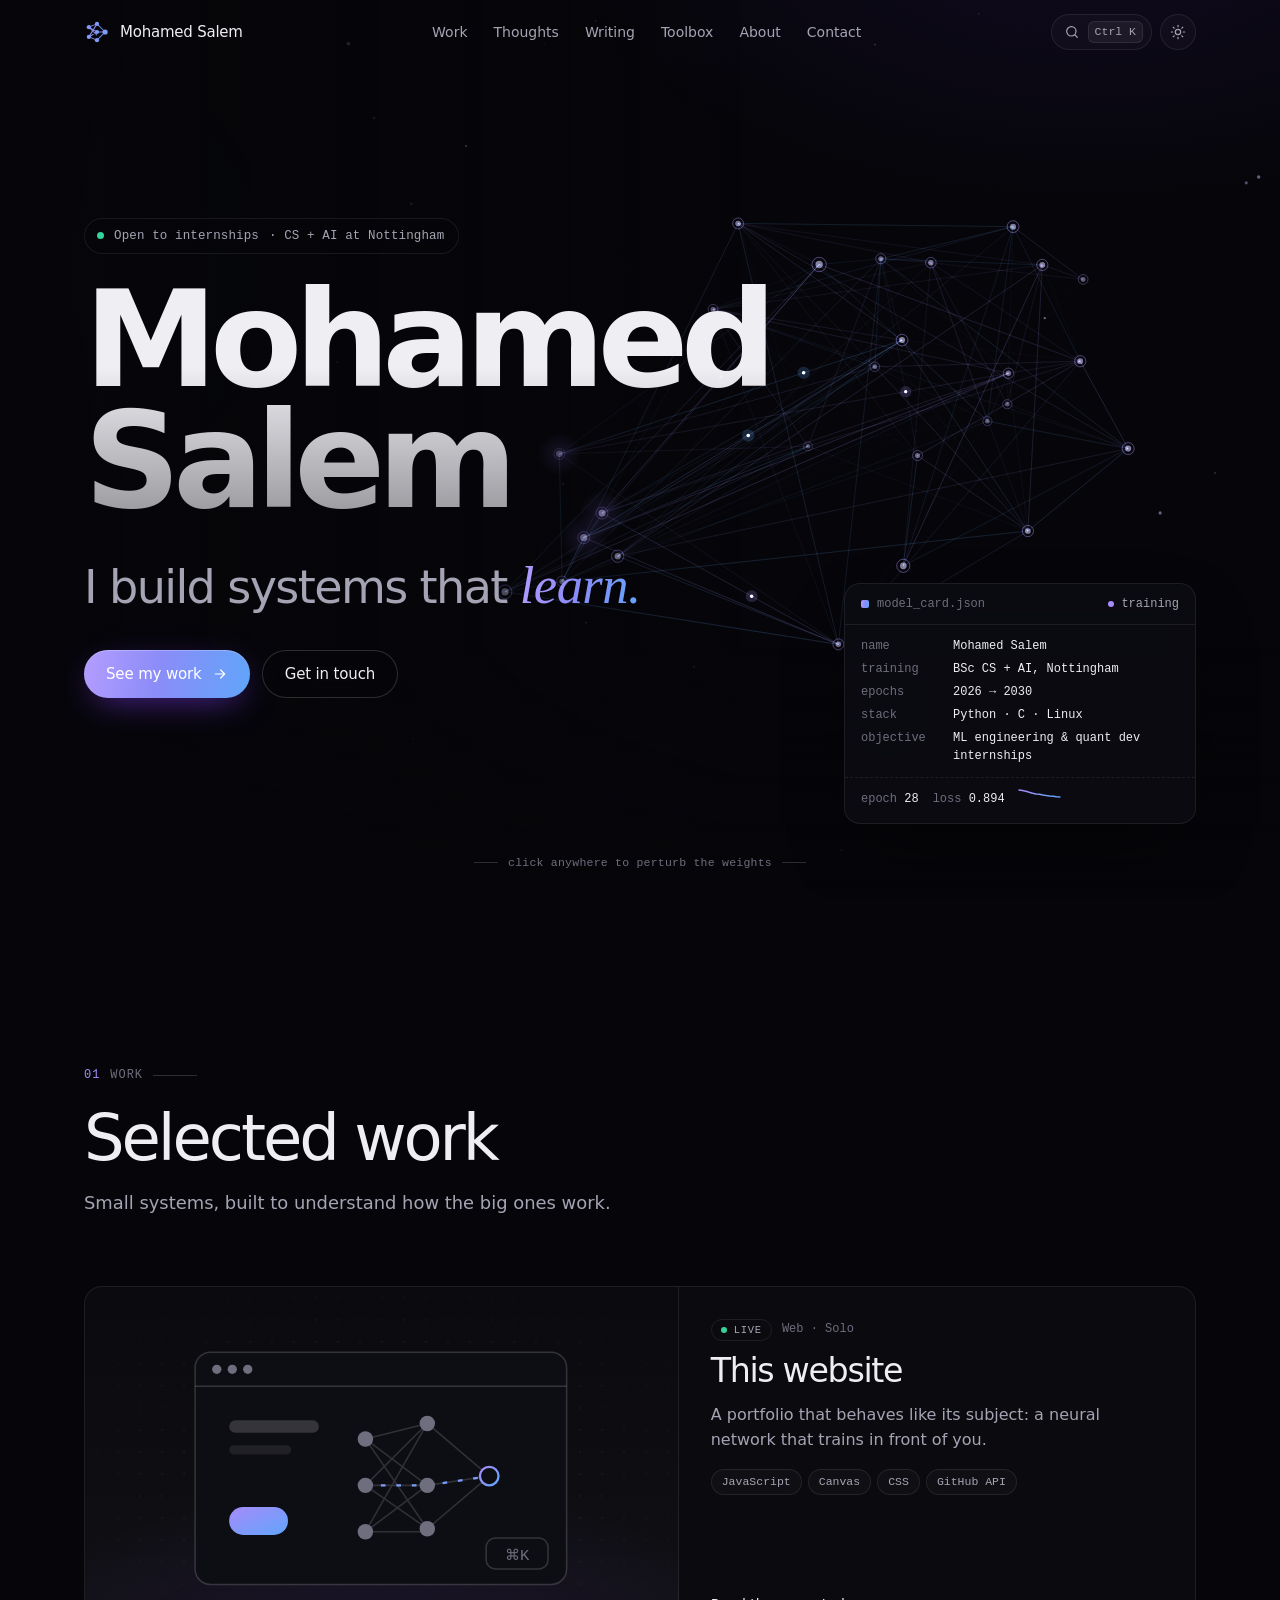
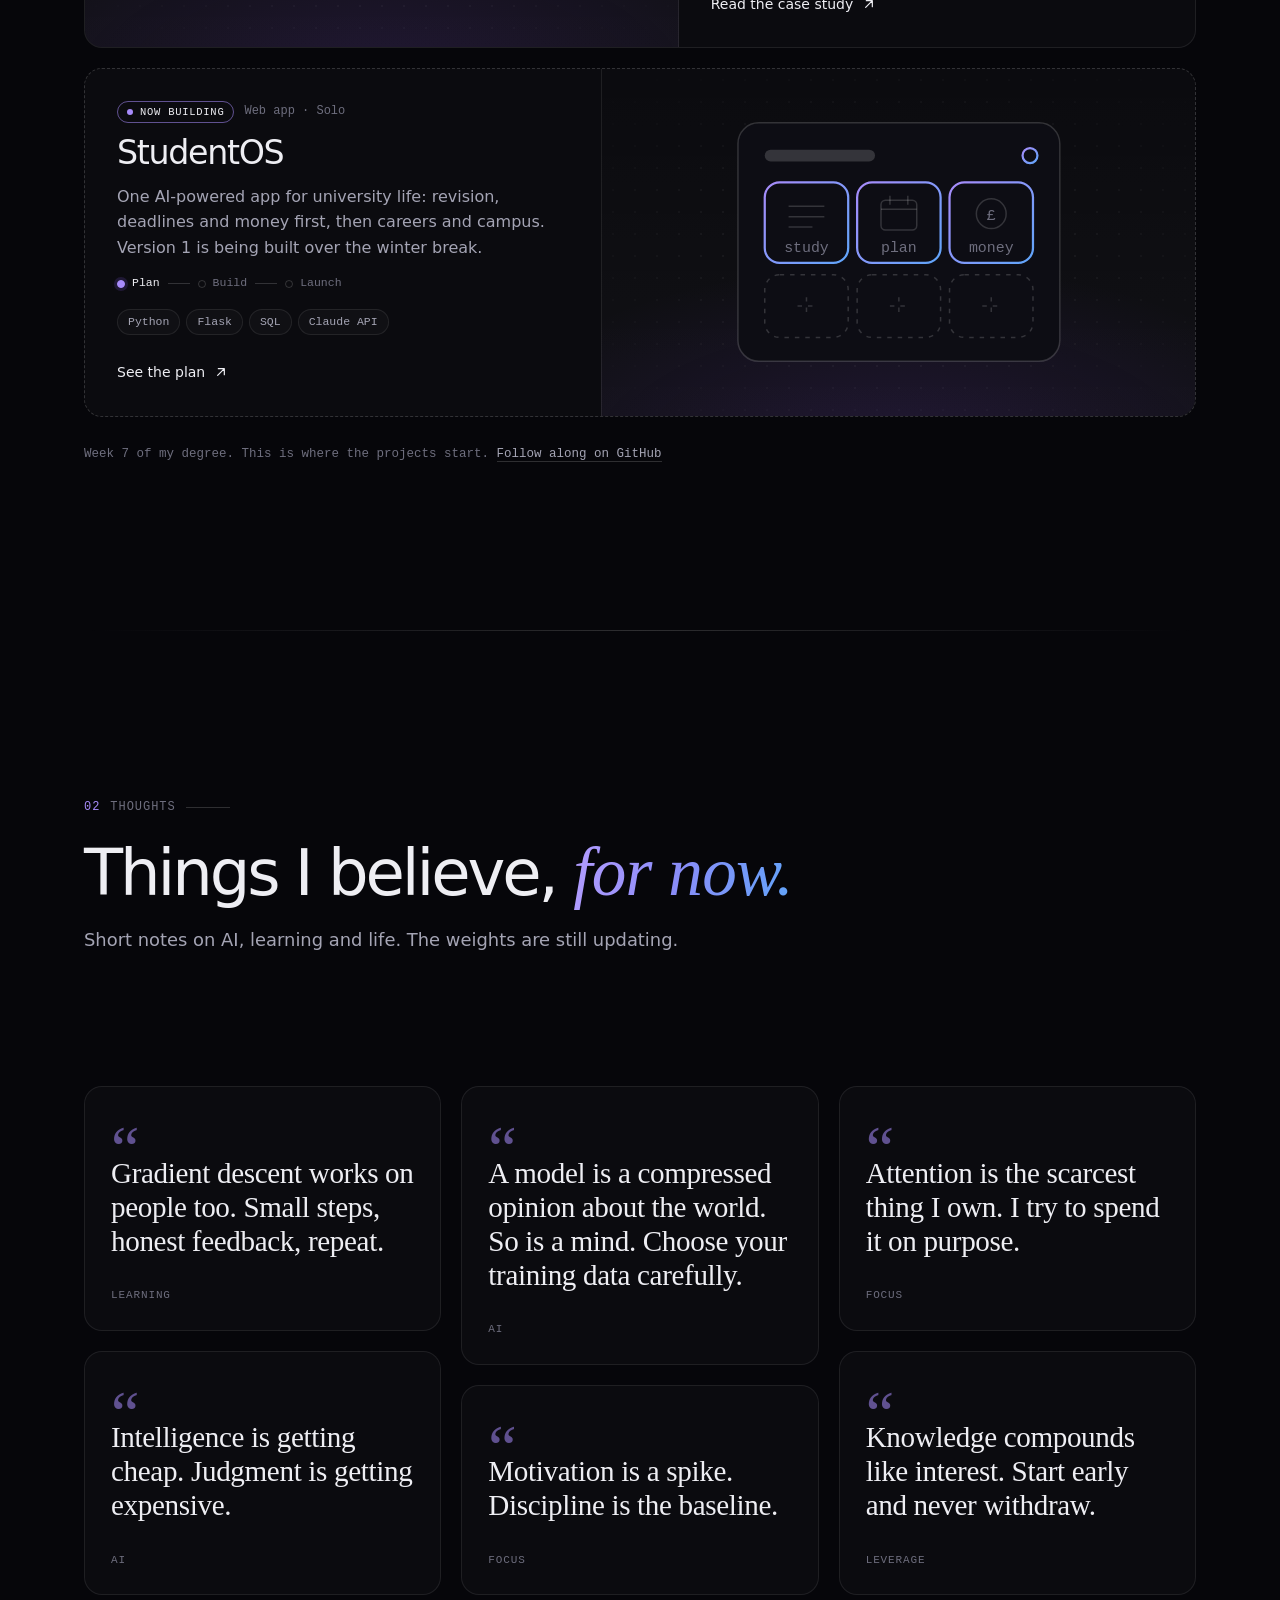
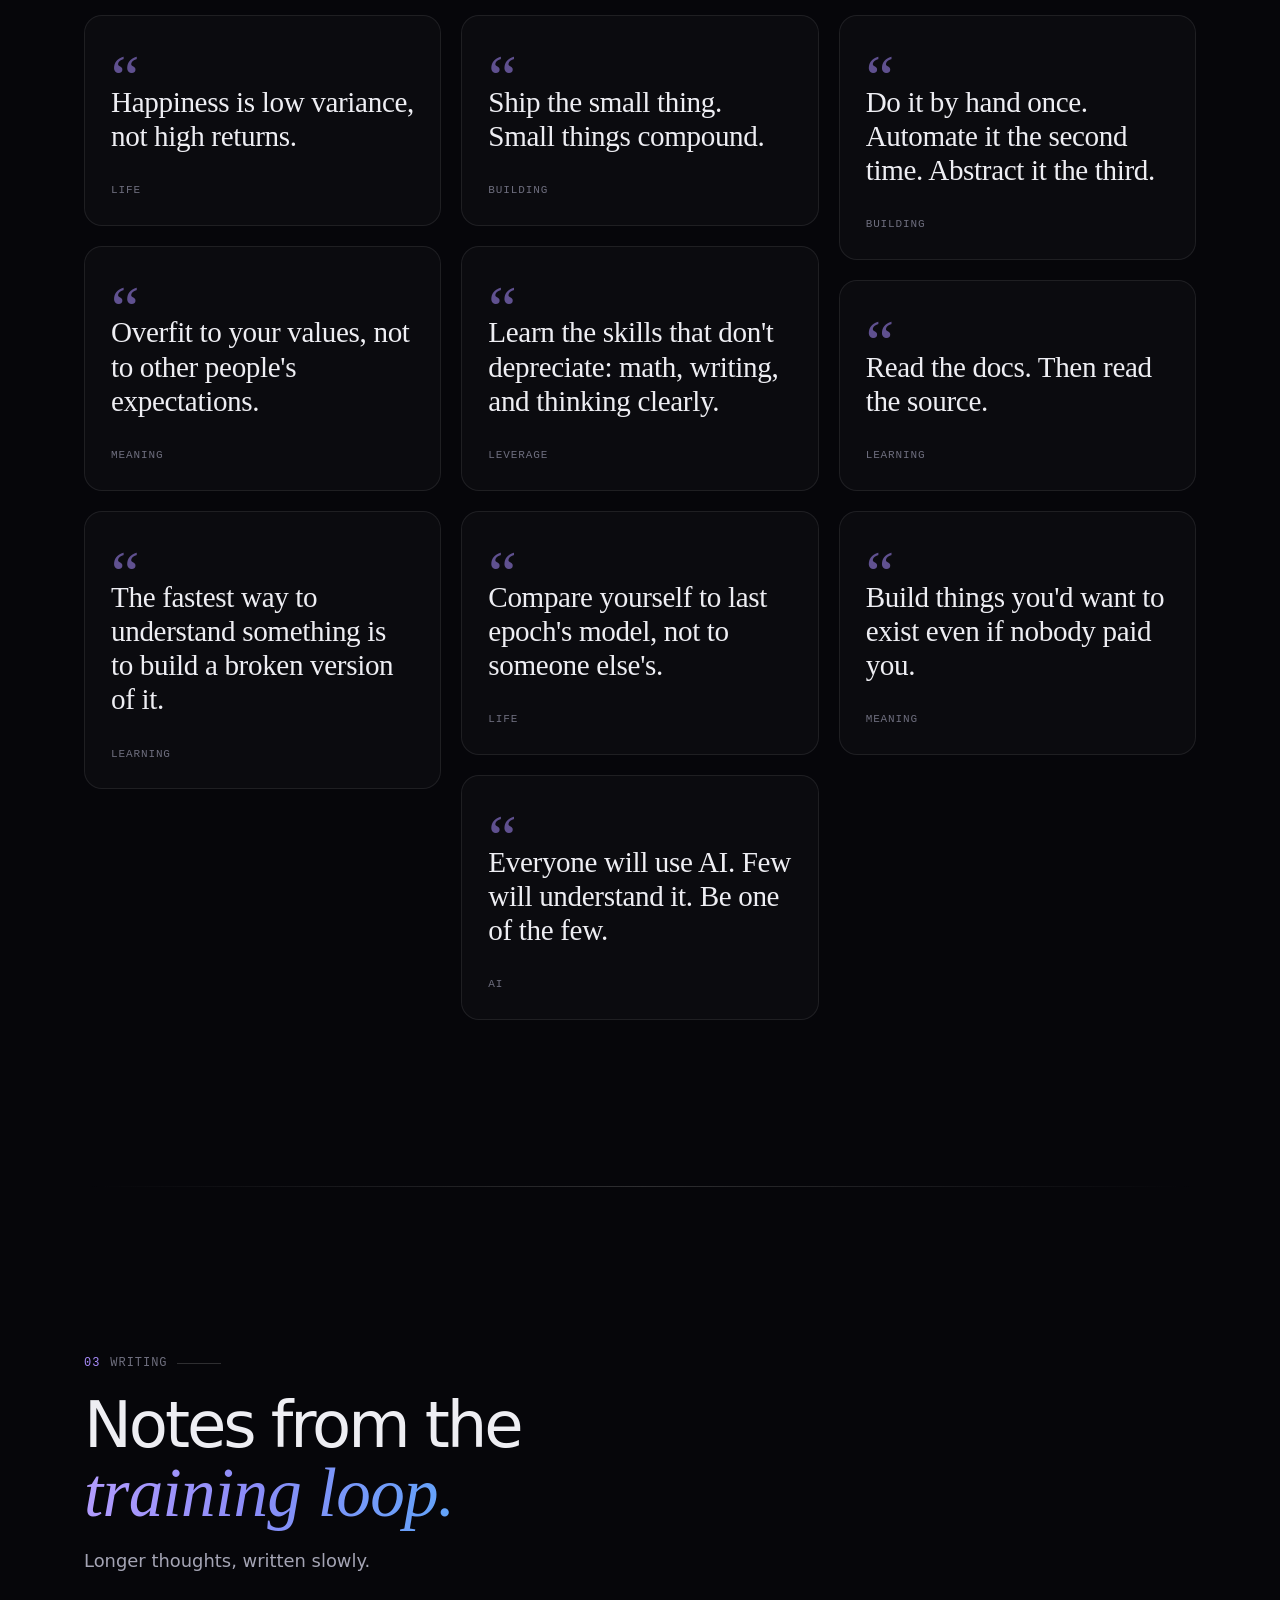
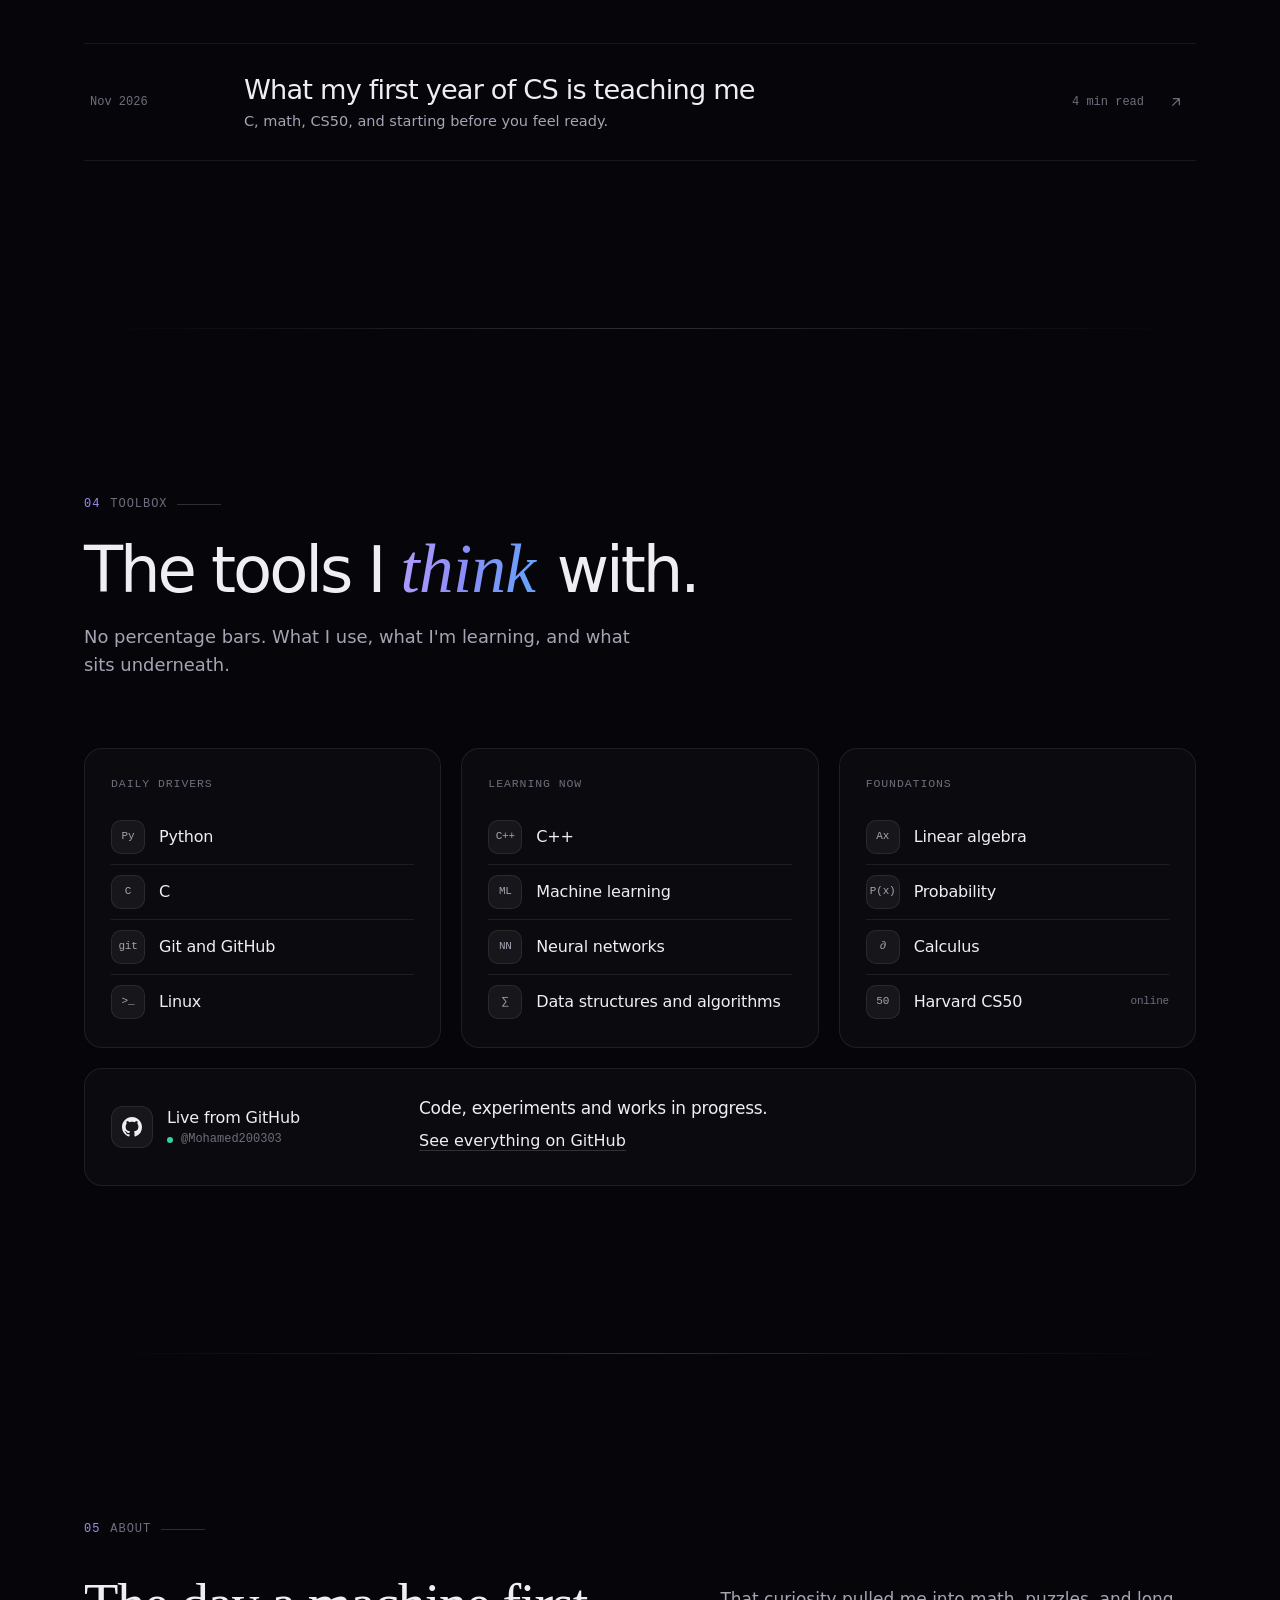
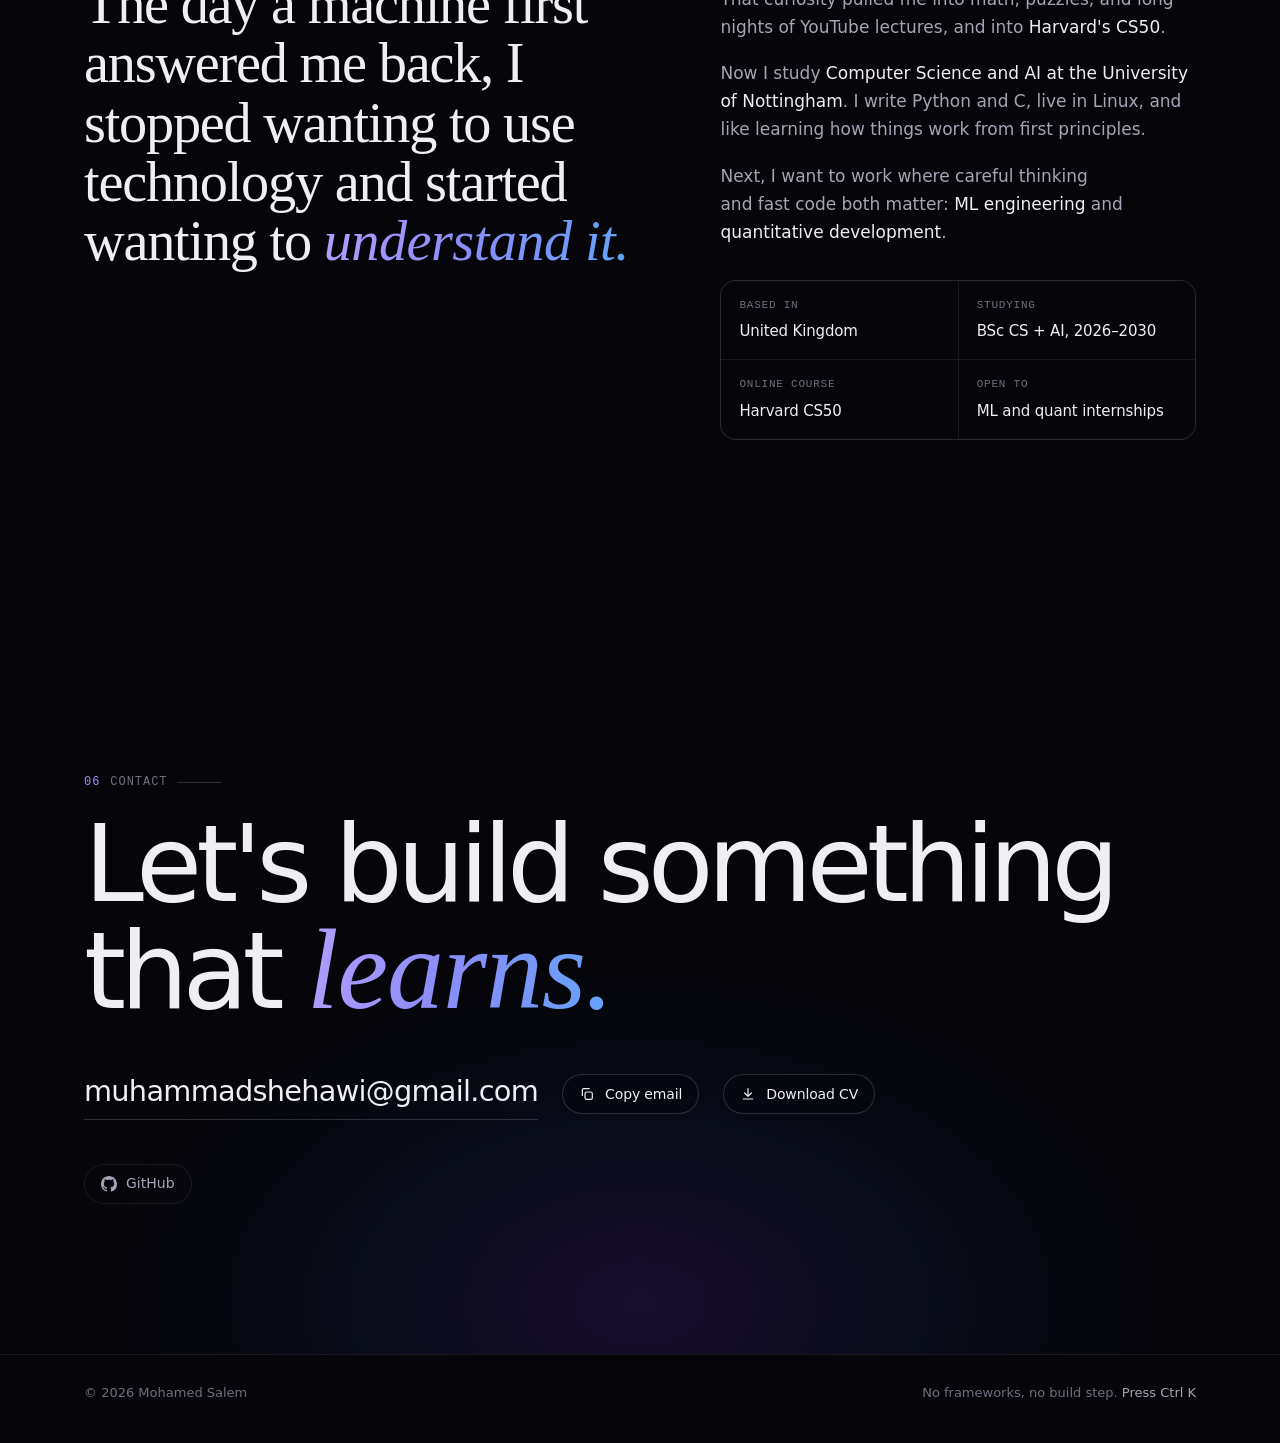
==== commit 9eb400d7: "Add files via upload" ====
--- a/index.html
+++ b/index.html
@@ -15,12 +15,14 @@
   <meta property="og:title" content="Mohamed Salem — I build systems that learn">
   <meta property="og:description" content="CS + AI at the University of Nottingham. Machine learning, first principles, and fast code.">
   <meta property="og:url" content="https://mohamed200303.github.io/">
-  <meta property="og:image" content="https://mohamed200303.github.io/og.png">
+  <meta property="og:image" content="https://mohamed200303.github.io/og.jpg">
+  <meta property="og:image:alt" content="Mohamed Salem's homepage: his name, the tagline 'I build systems that learn', and a neural network graphic.">
   <meta property="og:image:width" content="1200">
   <meta property="og:image:height" content="630">
   <meta name="twitter:card" content="summary_large_image">
 
   <link rel="icon" href="favicon.svg" type="image/svg+xml">
+  <link rel="apple-touch-icon" href="apple-touch-icon.png">
 
   <!-- Theme before paint: no flash -->
   <script>
@@ -70,6 +72,7 @@
   <symbol id="i-x" viewBox="0 0 24 24" fill="currentColor"><path d="M18.24 2.25h3.31l-7.23 8.26 8.5 11.24h-6.65l-5.21-6.82-5.97 6.82H1.68l7.73-8.84L1.25 2.25h6.83l4.71 6.23zm-1.16 17.52h1.83L7.08 4.13H5.12z"/></symbol>
   <symbol id="i-link" viewBox="0 0 24 24" fill="none" stroke="currentColor" stroke-width="1.8" stroke-linecap="round"><path d="M10 14a5 5 0 0 0 7.07 0l3-3a5 5 0 0 0-7.07-7.07l-1.5 1.5M14 10a5 5 0 0 0-7.07 0l-3 3a5 5 0 0 0 7.07 7.07l1.5-1.5"/></symbol>
   <symbol id="i-copy" viewBox="0 0 24 24" fill="none" stroke="currentColor" stroke-width="1.8" stroke-linejoin="round"><rect x="9" y="9" width="11" height="11" rx="2.5"/><path d="M5 15V6a2 2 0 0 1 2-2h9"/></symbol>
+  <symbol id="i-download" viewBox="0 0 24 24" fill="none" stroke="currentColor" stroke-width="1.8" stroke-linecap="round" stroke-linejoin="round"><path d="M12 4v11M7 10.5l5 5 5-5M5 19.5h14"/></symbol>
   <symbol id="i-mail" viewBox="0 0 24 24" fill="none" stroke="currentColor" stroke-width="1.8" stroke-linejoin="round"><rect x="3" y="5" width="18" height="14" rx="2.5"/><path d="m3.5 7 8.5 6 8.5-6"/></symbol>
   <symbol id="i-close" viewBox="0 0 24 24" fill="none" stroke="currentColor" stroke-width="1.8" stroke-linecap="round"><path d="M6 6l12 12M18 6 6 18"/></symbol>
   <symbol id="i-shuffle" viewBox="0 0 24 24" fill="none" stroke="currentColor" stroke-width="1.8" stroke-linecap="round" stroke-linejoin="round"><path d="M16 3h5v5M4 20 21 3M21 16v5h-5M15 15l6 6M4 4l5 5"/></symbol>
@@ -391,6 +394,7 @@
       <div class="contact-actions reveal">
         <a class="email-link" data-email data-user="muhammadshehawi" data-domain="gmail.com" href="#contact">muhammadshehawi [at] gmail.com</a>
         <button class="btn btn-ghost btn-sm magnetic" type="button" data-copy-email><svg class="icon" aria-hidden="true"><use href="#i-copy"/></svg>Copy email</button>
+        <a class="btn btn-ghost btn-sm magnetic" href="Mohamed-Salem-CV.pdf" download data-cv-download><svg class="icon" aria-hidden="true"><use href="#i-download"/></svg>Download CV</a>
       </div>
       <ul class="socials reveal">
         <li><a href="https://github.com/Mohamed200303" target="_blank" rel="noopener"><svg class="icon" aria-hidden="true"><use href="#i-github"/></svg>GitHub</a></li>
